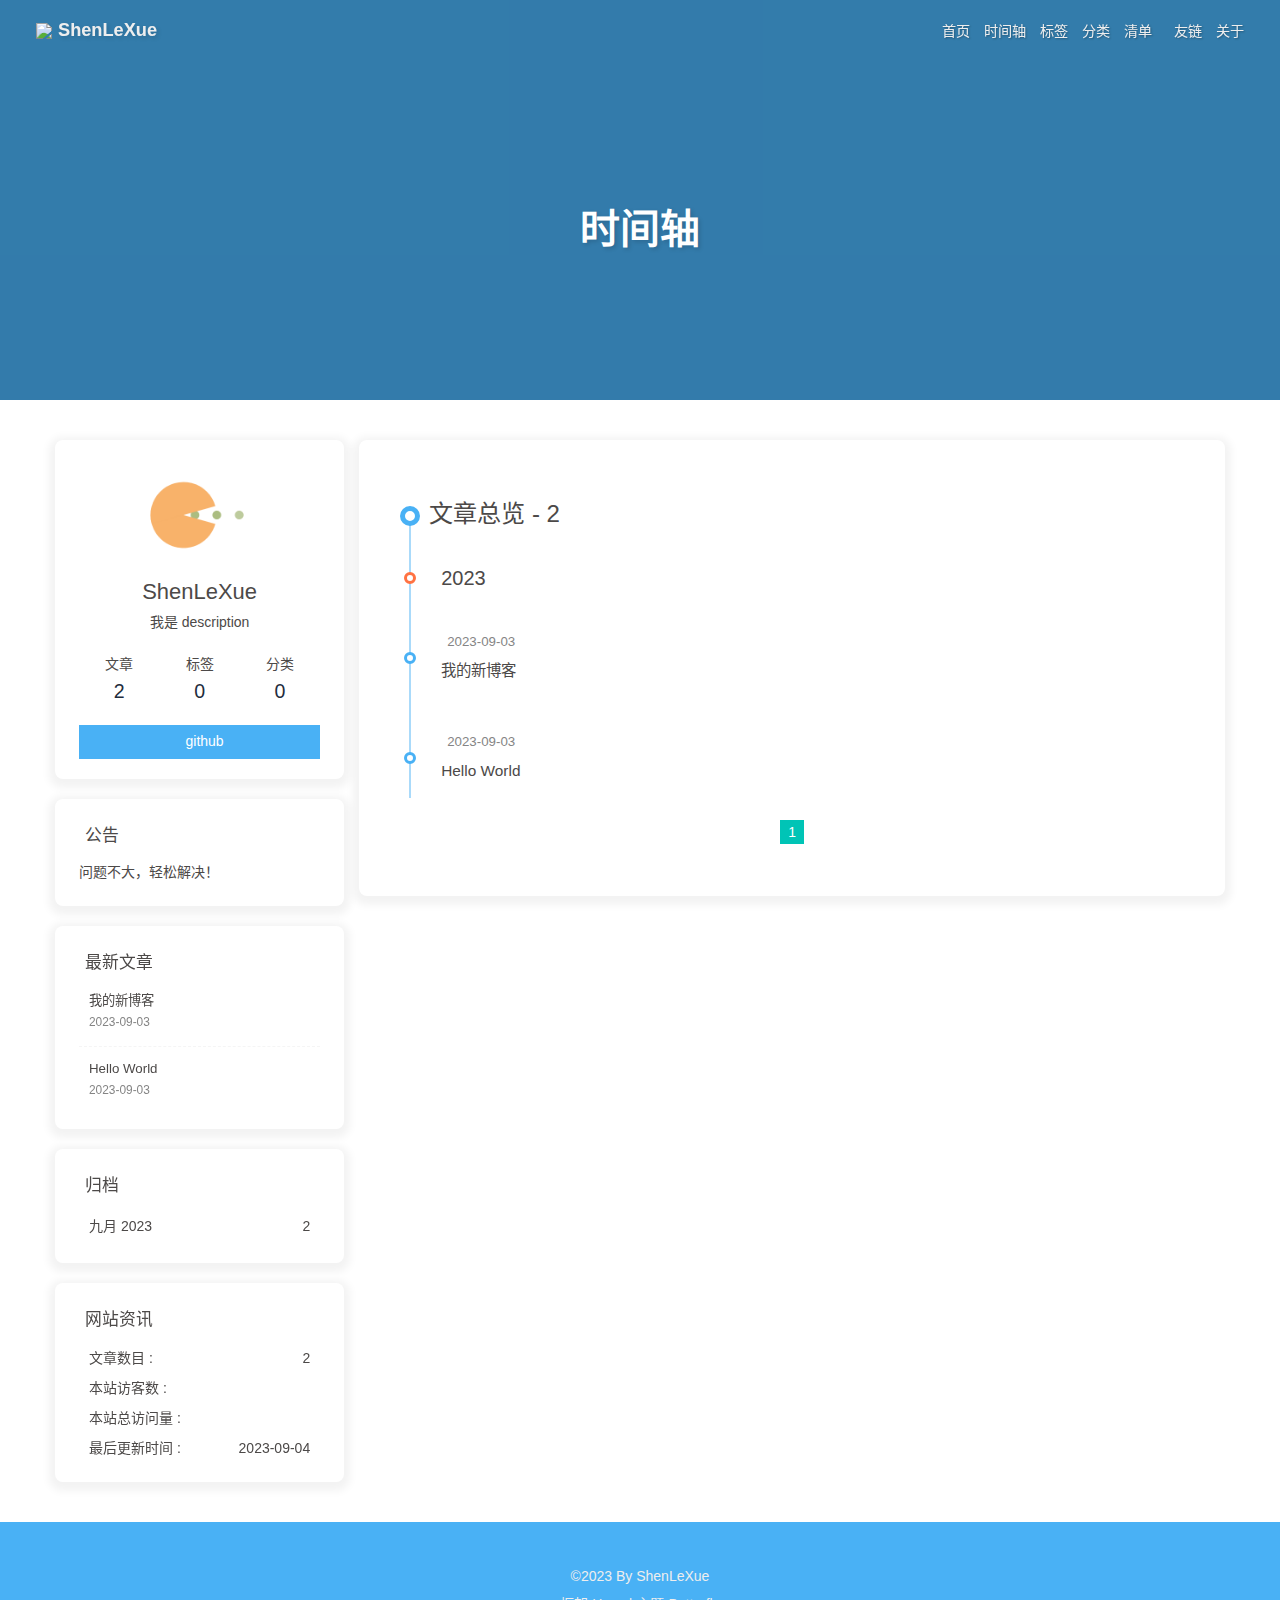
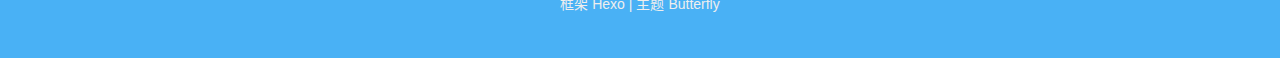
==== archives/index.html @ 18cd642f "Site updated: 2023-09-04 11:43:44" ====
<!DOCTYPE html><html lang="zh-CN" data-theme="light"><head><meta charset="UTF-8"><meta http-equiv="X-UA-Compatible" content="IE=edge"><meta name="viewport" content="width=device-width, initial-scale=1.0,viewport-fit=cover"><title>时间轴 | ShenLeXue</title><meta name="author" content="ShenLeXue"><meta name="copyright" content="ShenLeXue"><meta name="format-detection" content="telephone=no"><meta name="theme-color" content="#ffffff"><meta name="description" content="我是 description">
<meta property="og:type" content="website">
<meta property="og:title" content="时间轴">
<meta property="og:url" content="http://example.com/archives/index.html">
<meta property="og:site_name" content="ShenLeXue">
<meta property="og:description" content="我是 description">
<meta property="og:locale" content="zh_CN">
<meta property="og:image" content="https://i.loli.net/2021/02/24/5O1day2nriDzjSu.png">
<meta property="article:author" content="ShenLeXue">
<meta property="article:tag" content="dddddNever put off till tomorrow what you can do today|">
<meta name="twitter:card" content="summary">
<meta name="twitter:image" content="https://i.loli.net/2021/02/24/5O1day2nriDzjSu.png"><link rel="shortcut icon" href="/img/favicon.png"><link rel="canonical" href="http://example.com/archives/index.html"><link rel="preconnect" href="//cdn.jsdelivr.net"/><link rel="preconnect" href="//busuanzi.ibruce.info"/><link rel="stylesheet" href="/css/index.css"><link rel="stylesheet" href="https://cdn.jsdelivr.net/npm/@fortawesome/fontawesome-free/css/all.min.css" media="print" onload="this.media='all'"><link rel="stylesheet" href="https://cdn.jsdelivr.net/npm/@fancyapps/ui/dist/fancybox/fancybox.min.css" media="print" onload="this.media='all'"><script>const GLOBAL_CONFIG = {
  root: '/',
  algolia: undefined,
  localSearch: undefined,
  translate: undefined,
  noticeOutdate: undefined,
  highlight: {"plugin":"highlighjs","highlightCopy":true,"highlightLang":true,"highlightHeightLimit":false},
  copy: {
    success: '复制成功',
    error: '复制错误',
    noSupport: '浏览器不支持'
  },
  relativeDate: {
    homepage: false,
    post: false
  },
  runtime: '',
  dateSuffix: {
    just: '刚刚',
    min: '分钟前',
    hour: '小时前',
    day: '天前',
    month: '个月前'
  },
  copyright: undefined,
  lightbox: 'fancybox',
  Snackbar: undefined,
  source: {
    justifiedGallery: {
      js: 'https://cdn.jsdelivr.net/npm/flickr-justified-gallery/dist/fjGallery.min.js',
      css: 'https://cdn.jsdelivr.net/npm/flickr-justified-gallery/dist/fjGallery.min.css'
    }
  },
  isPhotoFigcaption: false,
  islazyload: false,
  isAnchor: false,
  percent: {
    toc: true,
    rightside: false,
  },
  autoDarkmode: false
}</script><script id="config-diff">var GLOBAL_CONFIG_SITE = {
  title: '时间轴',
  isPost: false,
  isHome: false,
  isHighlightShrink: false,
  isToc: false,
  postUpdate: '2023-09-04 11:43:41'
}</script><noscript><style type="text/css">
  #nav {
    opacity: 1
  }
  .justified-gallery img {
    opacity: 1
  }

  #recent-posts time,
  #post-meta time {
    display: inline !important
  }
</style></noscript><script>(win=>{
    win.saveToLocal = {
      set: function setWithExpiry(key, value, ttl) {
        if (ttl === 0) return
        const now = new Date()
        const expiryDay = ttl * 86400000
        const item = {
          value: value,
          expiry: now.getTime() + expiryDay,
        }
        localStorage.setItem(key, JSON.stringify(item))
      },

      get: function getWithExpiry(key) {
        const itemStr = localStorage.getItem(key)

        if (!itemStr) {
          return undefined
        }
        const item = JSON.parse(itemStr)
        const now = new Date()

        if (now.getTime() > item.expiry) {
          localStorage.removeItem(key)
          return undefined
        }
        return item.value
      }
    }
  
    win.getScript = url => new Promise((resolve, reject) => {
      const script = document.createElement('script')
      script.src = url
      script.async = true
      script.onerror = reject
      script.onload = script.onreadystatechange = function() {
        const loadState = this.readyState
        if (loadState && loadState !== 'loaded' && loadState !== 'complete') return
        script.onload = script.onreadystatechange = null
        resolve()
      }
      document.head.appendChild(script)
    })
  
    win.getCSS = (url,id = false) => new Promise((resolve, reject) => {
      const link = document.createElement('link')
      link.rel = 'stylesheet'
      link.href = url
      if (id) link.id = id
      link.onerror = reject
      link.onload = link.onreadystatechange = function() {
        const loadState = this.readyState
        if (loadState && loadState !== 'loaded' && loadState !== 'complete') return
        link.onload = link.onreadystatechange = null
        resolve()
      }
      document.head.appendChild(link)
    })
  
      win.activateDarkMode = function () {
        document.documentElement.setAttribute('data-theme', 'dark')
        if (document.querySelector('meta[name="theme-color"]') !== null) {
          document.querySelector('meta[name="theme-color"]').setAttribute('content', '#0d0d0d')
        }
      }
      win.activateLightMode = function () {
        document.documentElement.setAttribute('data-theme', 'light')
        if (document.querySelector('meta[name="theme-color"]') !== null) {
          document.querySelector('meta[name="theme-color"]').setAttribute('content', '#ffffff')
        }
      }
      const t = saveToLocal.get('theme')
    
          if (t === 'dark') activateDarkMode()
          else if (t === 'light') activateLightMode()
        
      const asideStatus = saveToLocal.get('aside-status')
      if (asideStatus !== undefined) {
        if (asideStatus === 'hide') {
          document.documentElement.classList.add('hide-aside')
        } else {
          document.documentElement.classList.remove('hide-aside')
        }
      }
    
    const detectApple = () => {
      if(/iPad|iPhone|iPod|Macintosh/.test(navigator.userAgent)){
        document.documentElement.classList.add('apple')
      }
    }
    detectApple()
    })(window)</script><meta name="generator" content="Hexo 6.3.0"></head><body><div id="sidebar"><div id="menu-mask"></div><div id="sidebar-menus"><div class="avatar-img is-center"><img src="https://i.loli.net/2021/02/24/5O1day2nriDzjSu.png" onerror="onerror=null;src='/img/friend_404.gif'" alt="avatar"/></div><div class="sidebar-site-data site-data is-center"><a href="/archives/"><div class="headline">文章</div><div class="length-num">2</div></a><a href="/tags/"><div class="headline">标签</div><div class="length-num">0</div></a><a href="/categories/"><div class="headline">分类</div><div class="length-num">0</div></a></div><hr class="custom-hr"/><div class="menus_items"><div class="menus_item"><a class="site-page" href="/"><i class="fa-fw fas fa-home"></i><span> 首页</span></a></div><div class="menus_item"><a class="site-page" href="/archives/"><i class="fa-fw fas fa-archive"></i><span> 时间轴</span></a></div><div class="menus_item"><a class="site-page" href="/tags/"><i class="fa-fw fas fa-tags"></i><span> 标签</span></a></div><div class="menus_item"><a class="site-page" href="/categories/"><i class="fa-fw fas fa-folder-open"></i><span> 分类</span></a></div><div class="menus_item"><a class="site-page group" href="javascript:void(0);"><i class="fa-fw fa fa-heartbeat"></i><span> 清单</span><i class="fas fa-chevron-down"></i></a><ul class="menus_item_child"><li><a class="site-page child" href="/music/"><i class="fa-fw fas fa-music"></i><span> 音乐</span></a></li><li><a class="site-page child" href="/Gallery/"><i class="fa-fw fas fa-images"></i><span> 照片</span></a></li><li><a class="site-page child" href="/movies/"><i class="fa-fw fas fa-video"></i><span> 电影</span></a></li></ul></div><div class="menus_item"><a class="site-page" href="/link/"><i class="fa-fw fas fa-link"></i><span> 友链</span></a></div><div class="menus_item"><a class="site-page" href="/about/"><i class="fa-fw fas fa-heart"></i><span> 关于</span></a></div></div></div></div><div class="page" id="body-wrap"><header class="not-home-page fixed" id="page-header"><nav id="nav"><span id="blog-info"><a href="/" title="ShenLeXue"><img class="site-icon" src="https://c3.kemono.party/data/d4/13/d41319d4e47dcc83d887ed191d0e051ad4cefbd0b8d8a44c5d32545e394c39ef.jpg?f=3a5afae7-949e-4a2a-83d8-14f1161d8f5d.jpg#image"/><span class="site-name">ShenLeXue</span></a></span><div id="menus"><div class="menus_items"><div class="menus_item"><a class="site-page" href="/"><i class="fa-fw fas fa-home"></i><span> 首页</span></a></div><div class="menus_item"><a class="site-page" href="/archives/"><i class="fa-fw fas fa-archive"></i><span> 时间轴</span></a></div><div class="menus_item"><a class="site-page" href="/tags/"><i class="fa-fw fas fa-tags"></i><span> 标签</span></a></div><div class="menus_item"><a class="site-page" href="/categories/"><i class="fa-fw fas fa-folder-open"></i><span> 分类</span></a></div><div class="menus_item"><a class="site-page group" href="javascript:void(0);"><i class="fa-fw fa fa-heartbeat"></i><span> 清单</span><i class="fas fa-chevron-down"></i></a><ul class="menus_item_child"><li><a class="site-page child" href="/music/"><i class="fa-fw fas fa-music"></i><span> 音乐</span></a></li><li><a class="site-page child" href="/Gallery/"><i class="fa-fw fas fa-images"></i><span> 照片</span></a></li><li><a class="site-page child" href="/movies/"><i class="fa-fw fas fa-video"></i><span> 电影</span></a></li></ul></div><div class="menus_item"><a class="site-page" href="/link/"><i class="fa-fw fas fa-link"></i><span> 友链</span></a></div><div class="menus_item"><a class="site-page" href="/about/"><i class="fa-fw fas fa-heart"></i><span> 关于</span></a></div></div><div id="toggle-menu"><a class="site-page" href="javascript:void(0);"><i class="fas fa-bars fa-fw"></i></a></div></div></nav><div id="page-site-info"><h1 id="site-title">时间轴</h1></div></header><main class="layout" id="content-inner"><div id="archive"><div class="article-sort-title">文章总览 - 2</div><div class="article-sort"><div class="article-sort-item year">2023</div><div class="article-sort-item no-article-cover"><div class="article-sort-item-info"><div class="article-sort-item-time"><i class="far fa-calendar-alt"></i><time class="post-meta-date-created" datetime="2023-09-03T13:45:04.000Z" title="发表于 2023-09-03 21:45:04">2023-09-03</time></div><a class="article-sort-item-title" href="/2023/09/03/%E6%88%91%E7%9A%84%E6%96%B0%E5%8D%9A%E5%AE%A2/" title="我的新博客">我的新博客</a></div></div><div class="article-sort-item no-article-cover"><div class="article-sort-item-info"><div class="article-sort-item-time"><i class="far fa-calendar-alt"></i><time class="post-meta-date-created" datetime="2023-09-03T13:43:46.349Z" title="发表于 2023-09-03 21:43:46">2023-09-03</time></div><a class="article-sort-item-title" href="/2023/09/03/hello-world/" title="Hello World">Hello World</a></div></div></div><nav id="pagination"><div class="pagination"><span class="page-number current">1</span></div></nav></div><div class="aside-content" id="aside-content"><div class="card-widget card-info"><div class="is-center"><div class="avatar-img"><img src="https://i.loli.net/2021/02/24/5O1day2nriDzjSu.png" onerror="this.onerror=null;this.src='/img/friend_404.gif'" alt="avatar"/></div><div class="author-info__name">ShenLeXue</div><div class="author-info__description">我是 description</div></div><div class="card-info-data site-data is-center"><a href="/archives/"><div class="headline">文章</div><div class="length-num">2</div></a><a href="/tags/"><div class="headline">标签</div><div class="length-num">0</div></a><a href="/categories/"><div class="headline">分类</div><div class="length-num">0</div></a></div><a id="card-info-btn" target="_blank" rel="noopener" href="https://github.com/shenlexue"><i class="fab fa-github"></i><span>github</span></a></div><div class="card-widget card-announcement"><div class="item-headline"><i class="fas fa-bullhorn fa-shake"></i><span>公告</span></div><div class="announcement_content">问题不大，轻松解决！</div></div><div class="sticky_layout"><div class="card-widget card-recent-post"><div class="item-headline"><i class="fas fa-history"></i><span>最新文章</span></div><div class="aside-list"><div class="aside-list-item no-cover"><div class="content"><a class="title" href="/2023/09/03/%E6%88%91%E7%9A%84%E6%96%B0%E5%8D%9A%E5%AE%A2/" title="我的新博客">我的新博客</a><time datetime="2023-09-03T13:45:04.000Z" title="发表于 2023-09-03 21:45:04">2023-09-03</time></div></div><div class="aside-list-item no-cover"><div class="content"><a class="title" href="/2023/09/03/hello-world/" title="Hello World">Hello World</a><time datetime="2023-09-03T13:43:46.349Z" title="发表于 2023-09-03 21:43:46">2023-09-03</time></div></div></div></div><div class="card-widget card-archives"><div class="item-headline"><i class="fas fa-archive"></i><span>归档</span></div><ul class="card-archive-list"><li class="card-archive-list-item"><a class="card-archive-list-link" href="/archives/2023/09/"><span class="card-archive-list-date">九月 2023</span><span class="card-archive-list-count">2</span></a></li></ul></div><div class="card-widget card-webinfo"><div class="item-headline"><i class="fas fa-chart-line"></i><span>网站资讯</span></div><div class="webinfo"><div class="webinfo-item"><div class="item-name">文章数目 :</div><div class="item-count">2</div></div><div class="webinfo-item"><div class="item-name">本站访客数 :</div><div class="item-count" id="busuanzi_value_site_uv"><i class="fa-solid fa-spinner fa-spin"></i></div></div><div class="webinfo-item"><div class="item-name">本站总访问量 :</div><div class="item-count" id="busuanzi_value_site_pv"><i class="fa-solid fa-spinner fa-spin"></i></div></div><div class="webinfo-item"><div class="item-name">最后更新时间 :</div><div class="item-count" id="last-push-date" data-lastPushDate="2023-09-04T03:43:41.105Z"><i class="fa-solid fa-spinner fa-spin"></i></div></div></div></div></div></div></main><footer id="footer"><div id="footer-wrap"><div class="copyright">&copy;2023 By ShenLeXue</div><div class="framework-info"><span>框架 </span><a target="_blank" rel="noopener" href="https://hexo.io">Hexo</a><span class="footer-separator">|</span><span>主题 </span><a target="_blank" rel="noopener" href="https://github.com/jerryc127/hexo-theme-butterfly">Butterfly</a></div></div></footer></div><div id="rightside"><div id="rightside-config-hide"><button id="darkmode" type="button" title="浅色和深色模式转换"><i class="fas fa-adjust"></i></button><button id="hide-aside-btn" type="button" title="单栏和双栏切换"><i class="fas fa-arrows-alt-h"></i></button></div><div id="rightside-config-show"><button id="rightside_config" type="button" title="设置"><i class="fas fa-cog fa-spin"></i></button><button id="go-up" type="button" title="回到顶部"><span class="scroll-percent"></span><i class="fas fa-arrow-up"></i></button></div></div><div><script src="/js/utils.js"></script><script src="/js/main.js"></script><script src="https://cdn.jsdelivr.net/npm/@fancyapps/ui/dist/fancybox/fancybox.umd.min.js"></script><div class="js-pjax"></div><script defer="defer" id="ribbon" src="https://cdn.jsdelivr.net/npm/butterfly-extsrc/dist/canvas-ribbon.min.js" size="150" alpha="0.6" zIndex="-1" mobile="false" data-click="true"></script><script async data-pjax src="//busuanzi.ibruce.info/busuanzi/2.3/busuanzi.pure.mini.js"></script></div></body></html>
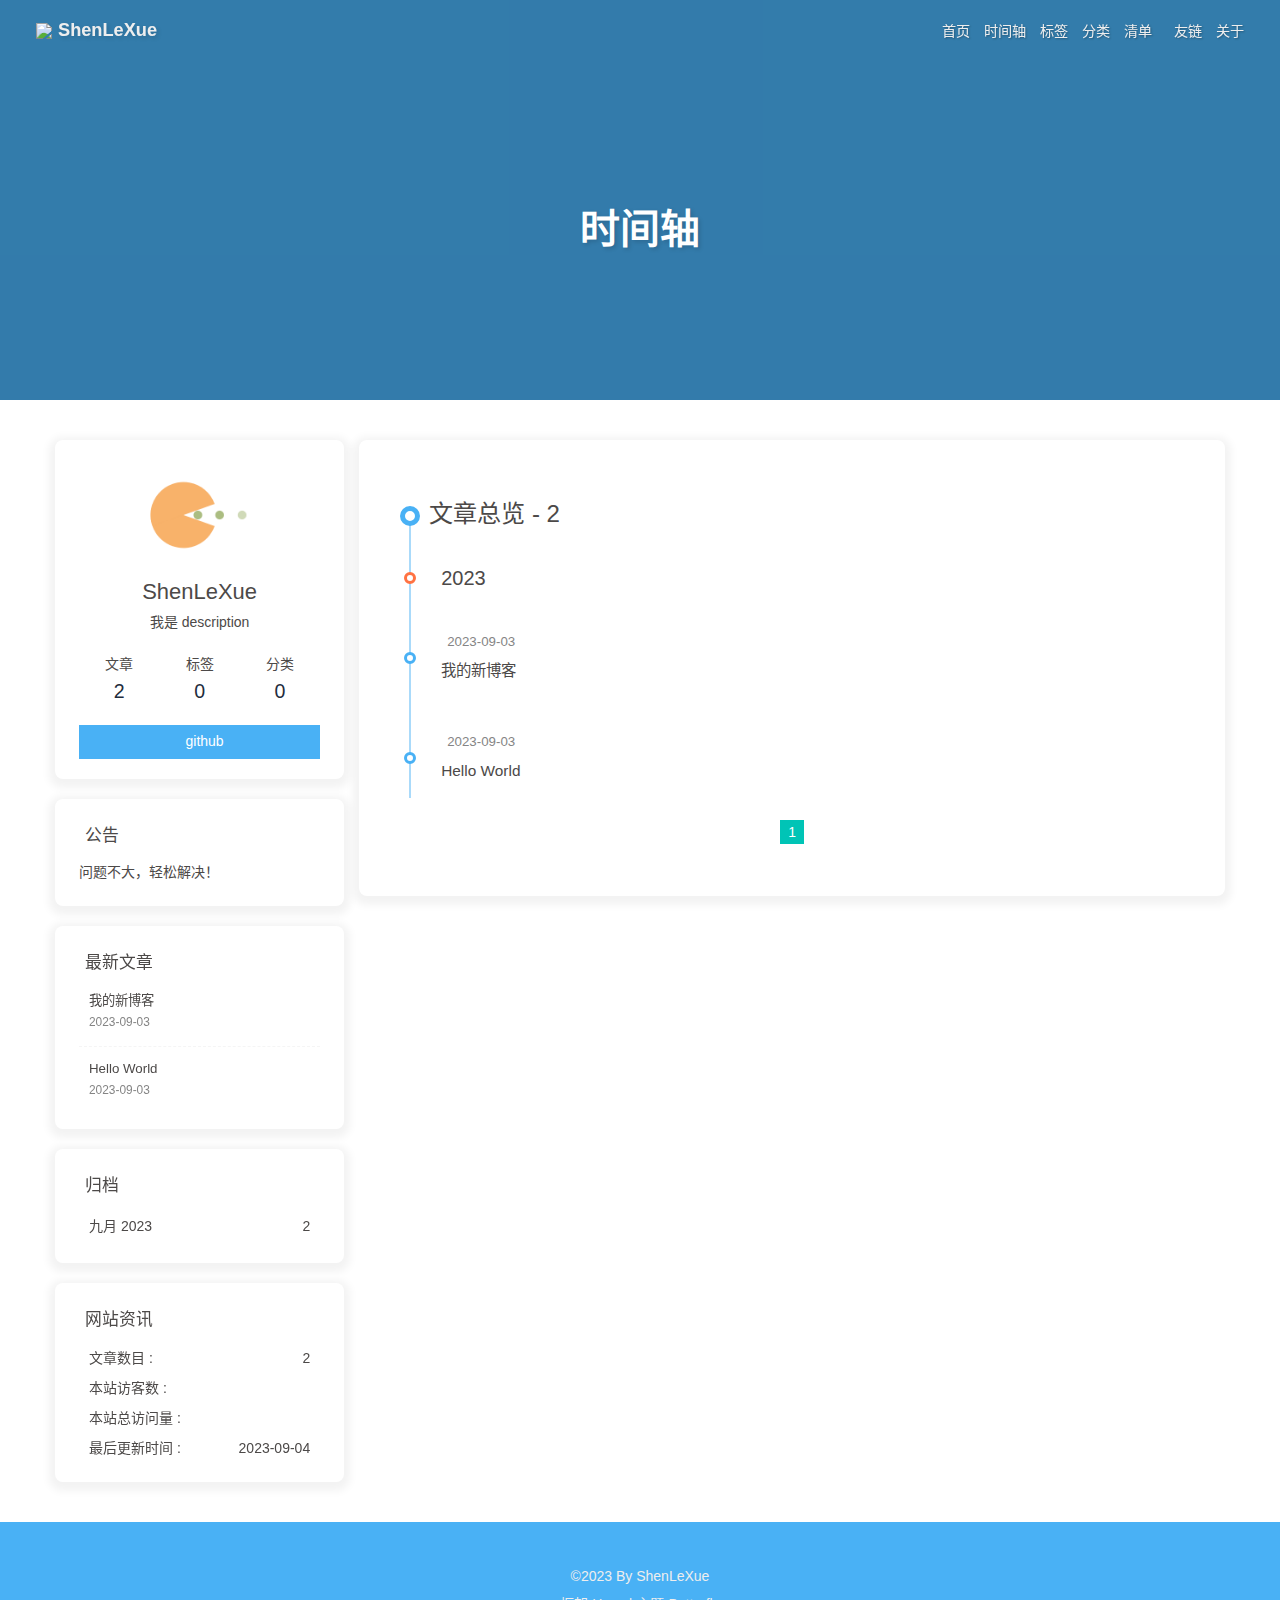
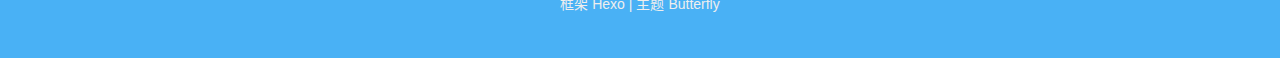
==== commit 9b45911c: "Site updated: 2023-09-04 12:18:18" ====
--- a/archives/index.html
+++ b/archives/index.html
@@ -56,7 +56,7 @@
   isHome: false,
   isHighlightShrink: false,
   isToc: false,
-  postUpdate: '2023-09-04 11:43:41'
+  postUpdate: '2023-09-04 12:18:12'
 }</script><noscript><style type="text/css">
   #nav {
     opacity: 1
@@ -160,4 +160,4 @@
       }
     }
     detectApple()
-    })(window)</script><meta name="generator" content="Hexo 6.3.0"></head><body><div id="sidebar"><div id="menu-mask"></div><div id="sidebar-menus"><div class="avatar-img is-center"><img src="https://i.loli.net/2021/02/24/5O1day2nriDzjSu.png" onerror="onerror=null;src='/img/friend_404.gif'" alt="avatar"/></div><div class="sidebar-site-data site-data is-center"><a href="/archives/"><div class="headline">文章</div><div class="length-num">2</div></a><a href="/tags/"><div class="headline">标签</div><div class="length-num">0</div></a><a href="/categories/"><div class="headline">分类</div><div class="length-num">0</div></a></div><hr class="custom-hr"/><div class="menus_items"><div class="menus_item"><a class="site-page" href="/"><i class="fa-fw fas fa-home"></i><span> 首页</span></a></div><div class="menus_item"><a class="site-page" href="/archives/"><i class="fa-fw fas fa-archive"></i><span> 时间轴</span></a></div><div class="menus_item"><a class="site-page" href="/tags/"><i class="fa-fw fas fa-tags"></i><span> 标签</span></a></div><div class="menus_item"><a class="site-page" href="/categories/"><i class="fa-fw fas fa-folder-open"></i><span> 分类</span></a></div><div class="menus_item"><a class="site-page group" href="javascript:void(0);"><i class="fa-fw fa fa-heartbeat"></i><span> 清单</span><i class="fas fa-chevron-down"></i></a><ul class="menus_item_child"><li><a class="site-page child" href="/music/"><i class="fa-fw fas fa-music"></i><span> 音乐</span></a></li><li><a class="site-page child" href="/Gallery/"><i class="fa-fw fas fa-images"></i><span> 照片</span></a></li><li><a class="site-page child" href="/movies/"><i class="fa-fw fas fa-video"></i><span> 电影</span></a></li></ul></div><div class="menus_item"><a class="site-page" href="/link/"><i class="fa-fw fas fa-link"></i><span> 友链</span></a></div><div class="menus_item"><a class="site-page" href="/about/"><i class="fa-fw fas fa-heart"></i><span> 关于</span></a></div></div></div></div><div class="page" id="body-wrap"><header class="not-home-page fixed" id="page-header"><nav id="nav"><span id="blog-info"><a href="/" title="ShenLeXue"><img class="site-icon" src="https://c3.kemono.party/data/d4/13/d41319d4e47dcc83d887ed191d0e051ad4cefbd0b8d8a44c5d32545e394c39ef.jpg?f=3a5afae7-949e-4a2a-83d8-14f1161d8f5d.jpg#image"/><span class="site-name">ShenLeXue</span></a></span><div id="menus"><div class="menus_items"><div class="menus_item"><a class="site-page" href="/"><i class="fa-fw fas fa-home"></i><span> 首页</span></a></div><div class="menus_item"><a class="site-page" href="/archives/"><i class="fa-fw fas fa-archive"></i><span> 时间轴</span></a></div><div class="menus_item"><a class="site-page" href="/tags/"><i class="fa-fw fas fa-tags"></i><span> 标签</span></a></div><div class="menus_item"><a class="site-page" href="/categories/"><i class="fa-fw fas fa-folder-open"></i><span> 分类</span></a></div><div class="menus_item"><a class="site-page group" href="javascript:void(0);"><i class="fa-fw fa fa-heartbeat"></i><span> 清单</span><i class="fas fa-chevron-down"></i></a><ul class="menus_item_child"><li><a class="site-page child" href="/music/"><i class="fa-fw fas fa-music"></i><span> 音乐</span></a></li><li><a class="site-page child" href="/Gallery/"><i class="fa-fw fas fa-images"></i><span> 照片</span></a></li><li><a class="site-page child" href="/movies/"><i class="fa-fw fas fa-video"></i><span> 电影</span></a></li></ul></div><div class="menus_item"><a class="site-page" href="/link/"><i class="fa-fw fas fa-link"></i><span> 友链</span></a></div><div class="menus_item"><a class="site-page" href="/about/"><i class="fa-fw fas fa-heart"></i><span> 关于</span></a></div></div><div id="toggle-menu"><a class="site-page" href="javascript:void(0);"><i class="fas fa-bars fa-fw"></i></a></div></div></nav><div id="page-site-info"><h1 id="site-title">时间轴</h1></div></header><main class="layout" id="content-inner"><div id="archive"><div class="article-sort-title">文章总览 - 2</div><div class="article-sort"><div class="article-sort-item year">2023</div><div class="article-sort-item no-article-cover"><div class="article-sort-item-info"><div class="article-sort-item-time"><i class="far fa-calendar-alt"></i><time class="post-meta-date-created" datetime="2023-09-03T13:45:04.000Z" title="发表于 2023-09-03 21:45:04">2023-09-03</time></div><a class="article-sort-item-title" href="/2023/09/03/%E6%88%91%E7%9A%84%E6%96%B0%E5%8D%9A%E5%AE%A2/" title="我的新博客">我的新博客</a></div></div><div class="article-sort-item no-article-cover"><div class="article-sort-item-info"><div class="article-sort-item-time"><i class="far fa-calendar-alt"></i><time class="post-meta-date-created" datetime="2023-09-03T13:43:46.349Z" title="发表于 2023-09-03 21:43:46">2023-09-03</time></div><a class="article-sort-item-title" href="/2023/09/03/hello-world/" title="Hello World">Hello World</a></div></div></div><nav id="pagination"><div class="pagination"><span class="page-number current">1</span></div></nav></div><div class="aside-content" id="aside-content"><div class="card-widget card-info"><div class="is-center"><div class="avatar-img"><img src="https://i.loli.net/2021/02/24/5O1day2nriDzjSu.png" onerror="this.onerror=null;this.src='/img/friend_404.gif'" alt="avatar"/></div><div class="author-info__name">ShenLeXue</div><div class="author-info__description">我是 description</div></div><div class="card-info-data site-data is-center"><a href="/archives/"><div class="headline">文章</div><div class="length-num">2</div></a><a href="/tags/"><div class="headline">标签</div><div class="length-num">0</div></a><a href="/categories/"><div class="headline">分类</div><div class="length-num">0</div></a></div><a id="card-info-btn" target="_blank" rel="noopener" href="https://github.com/shenlexue"><i class="fab fa-github"></i><span>github</span></a></div><div class="card-widget card-announcement"><div class="item-headline"><i class="fas fa-bullhorn fa-shake"></i><span>公告</span></div><div class="announcement_content">问题不大，轻松解决！</div></div><div class="sticky_layout"><div class="card-widget card-recent-post"><div class="item-headline"><i class="fas fa-history"></i><span>最新文章</span></div><div class="aside-list"><div class="aside-list-item no-cover"><div class="content"><a class="title" href="/2023/09/03/%E6%88%91%E7%9A%84%E6%96%B0%E5%8D%9A%E5%AE%A2/" title="我的新博客">我的新博客</a><time datetime="2023-09-03T13:45:04.000Z" title="发表于 2023-09-03 21:45:04">2023-09-03</time></div></div><div class="aside-list-item no-cover"><div class="content"><a class="title" href="/2023/09/03/hello-world/" title="Hello World">Hello World</a><time datetime="2023-09-03T13:43:46.349Z" title="发表于 2023-09-03 21:43:46">2023-09-03</time></div></div></div></div><div class="card-widget card-archives"><div class="item-headline"><i class="fas fa-archive"></i><span>归档</span></div><ul class="card-archive-list"><li class="card-archive-list-item"><a class="card-archive-list-link" href="/archives/2023/09/"><span class="card-archive-list-date">九月 2023</span><span class="card-archive-list-count">2</span></a></li></ul></div><div class="card-widget card-webinfo"><div class="item-headline"><i class="fas fa-chart-line"></i><span>网站资讯</span></div><div class="webinfo"><div class="webinfo-item"><div class="item-name">文章数目 :</div><div class="item-count">2</div></div><div class="webinfo-item"><div class="item-name">本站访客数 :</div><div class="item-count" id="busuanzi_value_site_uv"><i class="fa-solid fa-spinner fa-spin"></i></div></div><div class="webinfo-item"><div class="item-name">本站总访问量 :</div><div class="item-count" id="busuanzi_value_site_pv"><i class="fa-solid fa-spinner fa-spin"></i></div></div><div class="webinfo-item"><div class="item-name">最后更新时间 :</div><div class="item-count" id="last-push-date" data-lastPushDate="2023-09-04T03:43:41.105Z"><i class="fa-solid fa-spinner fa-spin"></i></div></div></div></div></div></div></main><footer id="footer"><div id="footer-wrap"><div class="copyright">&copy;2023 By ShenLeXue</div><div class="framework-info"><span>框架 </span><a target="_blank" rel="noopener" href="https://hexo.io">Hexo</a><span class="footer-separator">|</span><span>主题 </span><a target="_blank" rel="noopener" href="https://github.com/jerryc127/hexo-theme-butterfly">Butterfly</a></div></div></footer></div><div id="rightside"><div id="rightside-config-hide"><button id="darkmode" type="button" title="浅色和深色模式转换"><i class="fas fa-adjust"></i></button><button id="hide-aside-btn" type="button" title="单栏和双栏切换"><i class="fas fa-arrows-alt-h"></i></button></div><div id="rightside-config-show"><button id="rightside_config" type="button" title="设置"><i class="fas fa-cog fa-spin"></i></button><button id="go-up" type="button" title="回到顶部"><span class="scroll-percent"></span><i class="fas fa-arrow-up"></i></button></div></div><div><script src="/js/utils.js"></script><script src="/js/main.js"></script><script src="https://cdn.jsdelivr.net/npm/@fancyapps/ui/dist/fancybox/fancybox.umd.min.js"></script><div class="js-pjax"></div><script defer="defer" id="ribbon" src="https://cdn.jsdelivr.net/npm/butterfly-extsrc/dist/canvas-ribbon.min.js" size="150" alpha="0.6" zIndex="-1" mobile="false" data-click="true"></script><script async data-pjax src="//busuanzi.ibruce.info/busuanzi/2.3/busuanzi.pure.mini.js"></script></div></body></html>+    })(window)</script><meta name="generator" content="Hexo 6.3.0"></head><body><div id="sidebar"><div id="menu-mask"></div><div id="sidebar-menus"><div class="avatar-img is-center"><img src="https://i.loli.net/2021/02/24/5O1day2nriDzjSu.png" onerror="onerror=null;src='/img/friend_404.gif'" alt="avatar"/></div><div class="sidebar-site-data site-data is-center"><a href="/archives/"><div class="headline">文章</div><div class="length-num">2</div></a><a href="/tags/"><div class="headline">标签</div><div class="length-num">0</div></a><a href="/categories/"><div class="headline">分类</div><div class="length-num">0</div></a></div><hr class="custom-hr"/><div class="menus_items"><div class="menus_item"><a class="site-page" href="/"><i class="fa-fw fas fa-home"></i><span> 首页</span></a></div><div class="menus_item"><a class="site-page" href="/archives/"><i class="fa-fw fas fa-archive"></i><span> 时间轴</span></a></div><div class="menus_item"><a class="site-page" href="/tags/"><i class="fa-fw fas fa-tags"></i><span> 标签</span></a></div><div class="menus_item"><a class="site-page" href="/categories/"><i class="fa-fw fas fa-folder-open"></i><span> 分类</span></a></div><div class="menus_item"><a class="site-page group" href="javascript:void(0);"><i class="fa-fw fa fa-heartbeat"></i><span> 清单</span><i class="fas fa-chevron-down"></i></a><ul class="menus_item_child"><li><a class="site-page child" href="/music/"><i class="fa-fw fas fa-music"></i><span> 音乐</span></a></li><li><a class="site-page child" href="/Gallery/"><i class="fa-fw fas fa-images"></i><span> 照片</span></a></li><li><a class="site-page child" href="/movies/"><i class="fa-fw fas fa-video"></i><span> 电影</span></a></li></ul></div><div class="menus_item"><a class="site-page" href="/link/"><i class="fa-fw fas fa-link"></i><span> 友链</span></a></div><div class="menus_item"><a class="site-page" href="/about/"><i class="fa-fw fas fa-heart"></i><span> 关于</span></a></div></div></div></div><div class="page" id="body-wrap"><header class="not-home-page fixed" id="page-header"><nav id="nav"><span id="blog-info"><a href="/" title="ShenLeXue"><img class="site-icon" src="https://c3.kemono.party/data/d4/13/d41319d4e47dcc83d887ed191d0e051ad4cefbd0b8d8a44c5d32545e394c39ef.jpg?f=3a5afae7-949e-4a2a-83d8-14f1161d8f5d.jpg#image"/><span class="site-name">ShenLeXue</span></a></span><div id="menus"><div class="menus_items"><div class="menus_item"><a class="site-page" href="/"><i class="fa-fw fas fa-home"></i><span> 首页</span></a></div><div class="menus_item"><a class="site-page" href="/archives/"><i class="fa-fw fas fa-archive"></i><span> 时间轴</span></a></div><div class="menus_item"><a class="site-page" href="/tags/"><i class="fa-fw fas fa-tags"></i><span> 标签</span></a></div><div class="menus_item"><a class="site-page" href="/categories/"><i class="fa-fw fas fa-folder-open"></i><span> 分类</span></a></div><div class="menus_item"><a class="site-page group" href="javascript:void(0);"><i class="fa-fw fa fa-heartbeat"></i><span> 清单</span><i class="fas fa-chevron-down"></i></a><ul class="menus_item_child"><li><a class="site-page child" href="/music/"><i class="fa-fw fas fa-music"></i><span> 音乐</span></a></li><li><a class="site-page child" href="/Gallery/"><i class="fa-fw fas fa-images"></i><span> 照片</span></a></li><li><a class="site-page child" href="/movies/"><i class="fa-fw fas fa-video"></i><span> 电影</span></a></li></ul></div><div class="menus_item"><a class="site-page" href="/link/"><i class="fa-fw fas fa-link"></i><span> 友链</span></a></div><div class="menus_item"><a class="site-page" href="/about/"><i class="fa-fw fas fa-heart"></i><span> 关于</span></a></div></div><div id="toggle-menu"><a class="site-page" href="javascript:void(0);"><i class="fas fa-bars fa-fw"></i></a></div></div></nav><div id="page-site-info"><h1 id="site-title">时间轴</h1></div></header><main class="layout" id="content-inner"><div id="archive"><div class="article-sort-title">文章总览 - 2</div><div class="article-sort"><div class="article-sort-item year">2023</div><div class="article-sort-item no-article-cover"><div class="article-sort-item-info"><div class="article-sort-item-time"><i class="far fa-calendar-alt"></i><time class="post-meta-date-created" datetime="2023-09-03T13:45:04.000Z" title="发表于 2023-09-03 21:45:04">2023-09-03</time></div><a class="article-sort-item-title" href="/2023/09/03/%E6%88%91%E7%9A%84%E6%96%B0%E5%8D%9A%E5%AE%A2/" title="我的新博客">我的新博客</a></div></div><div class="article-sort-item no-article-cover"><div class="article-sort-item-info"><div class="article-sort-item-time"><i class="far fa-calendar-alt"></i><time class="post-meta-date-created" datetime="2023-09-03T13:43:46.349Z" title="发表于 2023-09-03 21:43:46">2023-09-03</time></div><a class="article-sort-item-title" href="/2023/09/03/hello-world/" title="Hello World">Hello World</a></div></div></div><nav id="pagination"><div class="pagination"><span class="page-number current">1</span></div></nav></div><div class="aside-content" id="aside-content"><div class="card-widget card-info"><div class="is-center"><div class="avatar-img"><img src="https://i.loli.net/2021/02/24/5O1day2nriDzjSu.png" onerror="this.onerror=null;this.src='/img/friend_404.gif'" alt="avatar"/></div><div class="author-info__name">ShenLeXue</div><div class="author-info__description">我是 description</div></div><div class="card-info-data site-data is-center"><a href="/archives/"><div class="headline">文章</div><div class="length-num">2</div></a><a href="/tags/"><div class="headline">标签</div><div class="length-num">0</div></a><a href="/categories/"><div class="headline">分类</div><div class="length-num">0</div></a></div><a id="card-info-btn" target="_blank" rel="noopener" href="https://github.com/shenlexue"><i class="fab fa-github"></i><span>github</span></a></div><div class="card-widget card-announcement"><div class="item-headline"><i class="fas fa-bullhorn fa-shake"></i><span>公告</span></div><div class="announcement_content">问题不大，轻松解决！</div></div><div class="sticky_layout"><div class="card-widget card-recent-post"><div class="item-headline"><i class="fas fa-history"></i><span>最新文章</span></div><div class="aside-list"><div class="aside-list-item no-cover"><div class="content"><a class="title" href="/2023/09/03/%E6%88%91%E7%9A%84%E6%96%B0%E5%8D%9A%E5%AE%A2/" title="我的新博客">我的新博客</a><time datetime="2023-09-03T13:45:04.000Z" title="发表于 2023-09-03 21:45:04">2023-09-03</time></div></div><div class="aside-list-item no-cover"><div class="content"><a class="title" href="/2023/09/03/hello-world/" title="Hello World">Hello World</a><time datetime="2023-09-03T13:43:46.349Z" title="发表于 2023-09-03 21:43:46">2023-09-03</time></div></div></div></div><div class="card-widget card-archives"><div class="item-headline"><i class="fas fa-archive"></i><span>归档</span></div><ul class="card-archive-list"><li class="card-archive-list-item"><a class="card-archive-list-link" href="/archives/2023/09/"><span class="card-archive-list-date">九月 2023</span><span class="card-archive-list-count">2</span></a></li></ul></div><div class="card-widget card-webinfo"><div class="item-headline"><i class="fas fa-chart-line"></i><span>网站资讯</span></div><div class="webinfo"><div class="webinfo-item"><div class="item-name">文章数目 :</div><div class="item-count">2</div></div><div class="webinfo-item"><div class="item-name">本站访客数 :</div><div class="item-count" id="busuanzi_value_site_uv"><i class="fa-solid fa-spinner fa-spin"></i></div></div><div class="webinfo-item"><div class="item-name">本站总访问量 :</div><div class="item-count" id="busuanzi_value_site_pv"><i class="fa-solid fa-spinner fa-spin"></i></div></div><div class="webinfo-item"><div class="item-name">最后更新时间 :</div><div class="item-count" id="last-push-date" data-lastPushDate="2023-09-04T04:18:12.794Z"><i class="fa-solid fa-spinner fa-spin"></i></div></div></div></div></div></div></main><footer id="footer"><div id="footer-wrap"><div class="copyright">&copy;2023 By ShenLeXue</div><div class="framework-info"><span>框架 </span><a target="_blank" rel="noopener" href="https://hexo.io">Hexo</a><span class="footer-separator">|</span><span>主题 </span><a target="_blank" rel="noopener" href="https://github.com/jerryc127/hexo-theme-butterfly">Butterfly</a></div></div></footer></div><div id="rightside"><div id="rightside-config-hide"><button id="darkmode" type="button" title="浅色和深色模式转换"><i class="fas fa-adjust"></i></button><button id="hide-aside-btn" type="button" title="单栏和双栏切换"><i class="fas fa-arrows-alt-h"></i></button></div><div id="rightside-config-show"><button id="rightside_config" type="button" title="设置"><i class="fas fa-cog fa-spin"></i></button><button id="go-up" type="button" title="回到顶部"><span class="scroll-percent"></span><i class="fas fa-arrow-up"></i></button></div></div><div><script src="/js/utils.js"></script><script src="/js/main.js"></script><script src="https://cdn.jsdelivr.net/npm/@fancyapps/ui/dist/fancybox/fancybox.umd.min.js"></script><div class="js-pjax"></div><script defer="defer" id="ribbon" src="https://cdn.jsdelivr.net/npm/butterfly-extsrc/dist/canvas-ribbon.min.js" size="150" alpha="0.6" zIndex="-1" mobile="false" data-click="true"></script><script async data-pjax src="//busuanzi.ibruce.info/busuanzi/2.3/busuanzi.pure.mini.js"></script></div></body></html>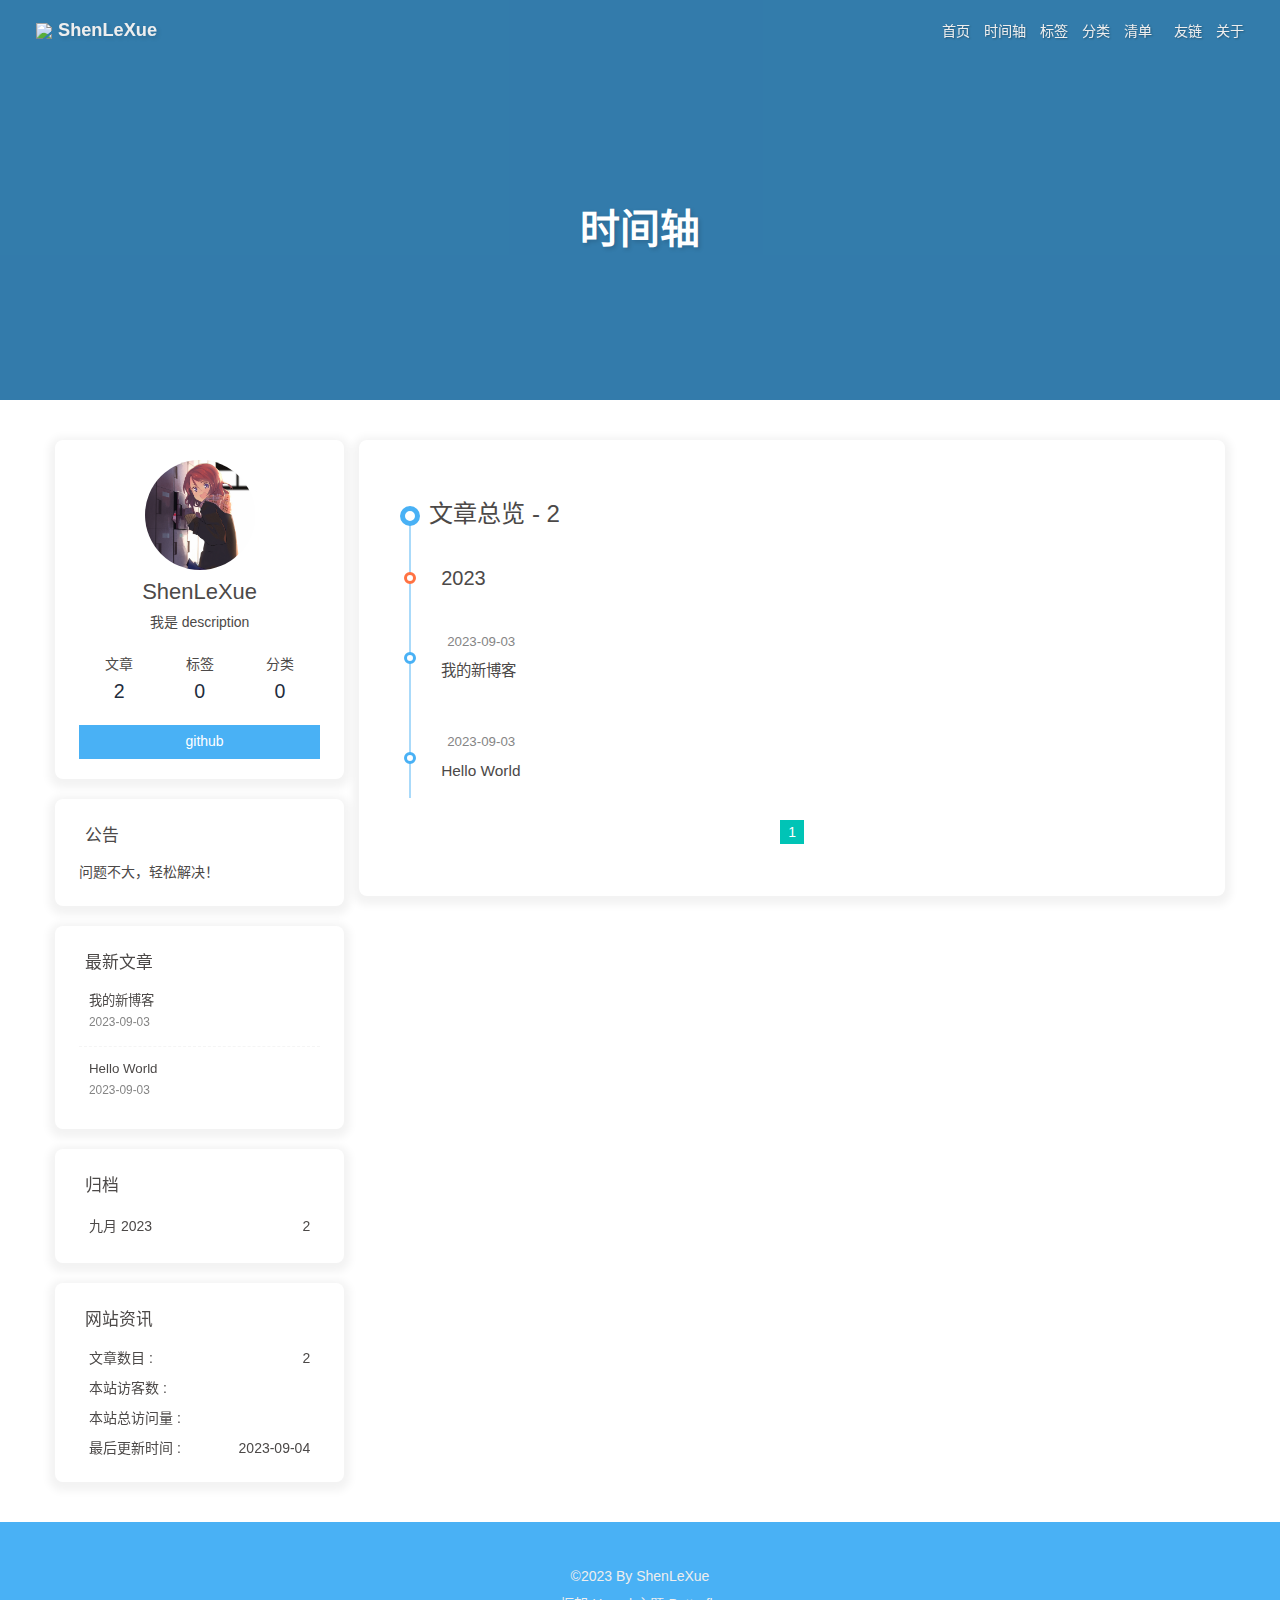
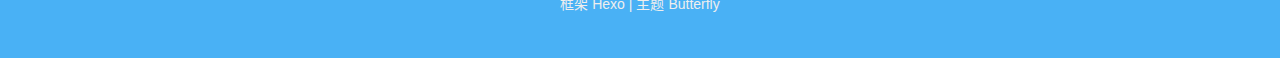
==== commit ad430286: "Site updated: 2023-09-04 19:09:13" ====
--- a/archives/index.html
+++ b/archives/index.html
@@ -5,11 +5,11 @@
 <meta property="og:site_name" content="ShenLeXue">
 <meta property="og:description" content="我是 description">
 <meta property="og:locale" content="zh_CN">
-<meta property="og:image" content="https://i.loli.net/2021/02/24/5O1day2nriDzjSu.png">
+<meta property="og:image" content="http://example.com/img/48784184_p0_master1200.jpg">
 <meta property="article:author" content="ShenLeXue">
 <meta property="article:tag" content="dddddNever put off till tomorrow what you can do today|">
 <meta name="twitter:card" content="summary">
-<meta name="twitter:image" content="https://i.loli.net/2021/02/24/5O1day2nriDzjSu.png"><link rel="shortcut icon" href="/img/favicon.png"><link rel="canonical" href="http://example.com/archives/index.html"><link rel="preconnect" href="//cdn.jsdelivr.net"/><link rel="preconnect" href="//busuanzi.ibruce.info"/><link rel="stylesheet" href="/css/index.css"><link rel="stylesheet" href="https://cdn.jsdelivr.net/npm/@fortawesome/fontawesome-free/css/all.min.css" media="print" onload="this.media='all'"><link rel="stylesheet" href="https://cdn.jsdelivr.net/npm/@fancyapps/ui/dist/fancybox/fancybox.min.css" media="print" onload="this.media='all'"><script>const GLOBAL_CONFIG = {
+<meta name="twitter:image" content="http://example.com/img/48784184_p0_master1200.jpg"><link rel="shortcut icon" href="/img/favicon.png"><link rel="canonical" href="http://example.com/archives/index.html"><link rel="preconnect" href="//cdn.jsdelivr.net"/><link rel="preconnect" href="//busuanzi.ibruce.info"/><link rel="stylesheet" href="/css/index.css"><link rel="stylesheet" href="https://cdn.jsdelivr.net/npm/@fortawesome/fontawesome-free/css/all.min.css" media="print" onload="this.media='all'"><link rel="stylesheet" href="https://cdn.jsdelivr.net/npm/@fancyapps/ui/dist/fancybox/fancybox.min.css" media="print" onload="this.media='all'"><script>const GLOBAL_CONFIG = {
   root: '/',
   algolia: undefined,
   localSearch: undefined,
@@ -56,7 +56,7 @@
   isHome: false,
   isHighlightShrink: false,
   isToc: false,
-  postUpdate: '2023-09-04 12:18:12'
+  postUpdate: '2023-09-04 19:09:09'
 }</script><noscript><style type="text/css">
   #nav {
     opacity: 1
@@ -160,4 +160,4 @@
       }
     }
     detectApple()
-    })(window)</script><meta name="generator" content="Hexo 6.3.0"></head><body><div id="sidebar"><div id="menu-mask"></div><div id="sidebar-menus"><div class="avatar-img is-center"><img src="https://i.loli.net/2021/02/24/5O1day2nriDzjSu.png" onerror="onerror=null;src='/img/friend_404.gif'" alt="avatar"/></div><div class="sidebar-site-data site-data is-center"><a href="/archives/"><div class="headline">文章</div><div class="length-num">2</div></a><a href="/tags/"><div class="headline">标签</div><div class="length-num">0</div></a><a href="/categories/"><div class="headline">分类</div><div class="length-num">0</div></a></div><hr class="custom-hr"/><div class="menus_items"><div class="menus_item"><a class="site-page" href="/"><i class="fa-fw fas fa-home"></i><span> 首页</span></a></div><div class="menus_item"><a class="site-page" href="/archives/"><i class="fa-fw fas fa-archive"></i><span> 时间轴</span></a></div><div class="menus_item"><a class="site-page" href="/tags/"><i class="fa-fw fas fa-tags"></i><span> 标签</span></a></div><div class="menus_item"><a class="site-page" href="/categories/"><i class="fa-fw fas fa-folder-open"></i><span> 分类</span></a></div><div class="menus_item"><a class="site-page group" href="javascript:void(0);"><i class="fa-fw fa fa-heartbeat"></i><span> 清单</span><i class="fas fa-chevron-down"></i></a><ul class="menus_item_child"><li><a class="site-page child" href="/music/"><i class="fa-fw fas fa-music"></i><span> 音乐</span></a></li><li><a class="site-page child" href="/Gallery/"><i class="fa-fw fas fa-images"></i><span> 照片</span></a></li><li><a class="site-page child" href="/movies/"><i class="fa-fw fas fa-video"></i><span> 电影</span></a></li></ul></div><div class="menus_item"><a class="site-page" href="/link/"><i class="fa-fw fas fa-link"></i><span> 友链</span></a></div><div class="menus_item"><a class="site-page" href="/about/"><i class="fa-fw fas fa-heart"></i><span> 关于</span></a></div></div></div></div><div class="page" id="body-wrap"><header class="not-home-page fixed" id="page-header"><nav id="nav"><span id="blog-info"><a href="/" title="ShenLeXue"><img class="site-icon" src="https://c3.kemono.party/data/d4/13/d41319d4e47dcc83d887ed191d0e051ad4cefbd0b8d8a44c5d32545e394c39ef.jpg?f=3a5afae7-949e-4a2a-83d8-14f1161d8f5d.jpg#image"/><span class="site-name">ShenLeXue</span></a></span><div id="menus"><div class="menus_items"><div class="menus_item"><a class="site-page" href="/"><i class="fa-fw fas fa-home"></i><span> 首页</span></a></div><div class="menus_item"><a class="site-page" href="/archives/"><i class="fa-fw fas fa-archive"></i><span> 时间轴</span></a></div><div class="menus_item"><a class="site-page" href="/tags/"><i class="fa-fw fas fa-tags"></i><span> 标签</span></a></div><div class="menus_item"><a class="site-page" href="/categories/"><i class="fa-fw fas fa-folder-open"></i><span> 分类</span></a></div><div class="menus_item"><a class="site-page group" href="javascript:void(0);"><i class="fa-fw fa fa-heartbeat"></i><span> 清单</span><i class="fas fa-chevron-down"></i></a><ul class="menus_item_child"><li><a class="site-page child" href="/music/"><i class="fa-fw fas fa-music"></i><span> 音乐</span></a></li><li><a class="site-page child" href="/Gallery/"><i class="fa-fw fas fa-images"></i><span> 照片</span></a></li><li><a class="site-page child" href="/movies/"><i class="fa-fw fas fa-video"></i><span> 电影</span></a></li></ul></div><div class="menus_item"><a class="site-page" href="/link/"><i class="fa-fw fas fa-link"></i><span> 友链</span></a></div><div class="menus_item"><a class="site-page" href="/about/"><i class="fa-fw fas fa-heart"></i><span> 关于</span></a></div></div><div id="toggle-menu"><a class="site-page" href="javascript:void(0);"><i class="fas fa-bars fa-fw"></i></a></div></div></nav><div id="page-site-info"><h1 id="site-title">时间轴</h1></div></header><main class="layout" id="content-inner"><div id="archive"><div class="article-sort-title">文章总览 - 2</div><div class="article-sort"><div class="article-sort-item year">2023</div><div class="article-sort-item no-article-cover"><div class="article-sort-item-info"><div class="article-sort-item-time"><i class="far fa-calendar-alt"></i><time class="post-meta-date-created" datetime="2023-09-03T13:45:04.000Z" title="发表于 2023-09-03 21:45:04">2023-09-03</time></div><a class="article-sort-item-title" href="/2023/09/03/%E6%88%91%E7%9A%84%E6%96%B0%E5%8D%9A%E5%AE%A2/" title="我的新博客">我的新博客</a></div></div><div class="article-sort-item no-article-cover"><div class="article-sort-item-info"><div class="article-sort-item-time"><i class="far fa-calendar-alt"></i><time class="post-meta-date-created" datetime="2023-09-03T13:43:46.349Z" title="发表于 2023-09-03 21:43:46">2023-09-03</time></div><a class="article-sort-item-title" href="/2023/09/03/hello-world/" title="Hello World">Hello World</a></div></div></div><nav id="pagination"><div class="pagination"><span class="page-number current">1</span></div></nav></div><div class="aside-content" id="aside-content"><div class="card-widget card-info"><div class="is-center"><div class="avatar-img"><img src="https://i.loli.net/2021/02/24/5O1day2nriDzjSu.png" onerror="this.onerror=null;this.src='/img/friend_404.gif'" alt="avatar"/></div><div class="author-info__name">ShenLeXue</div><div class="author-info__description">我是 description</div></div><div class="card-info-data site-data is-center"><a href="/archives/"><div class="headline">文章</div><div class="length-num">2</div></a><a href="/tags/"><div class="headline">标签</div><div class="length-num">0</div></a><a href="/categories/"><div class="headline">分类</div><div class="length-num">0</div></a></div><a id="card-info-btn" target="_blank" rel="noopener" href="https://github.com/shenlexue"><i class="fab fa-github"></i><span>github</span></a></div><div class="card-widget card-announcement"><div class="item-headline"><i class="fas fa-bullhorn fa-shake"></i><span>公告</span></div><div class="announcement_content">问题不大，轻松解决！</div></div><div class="sticky_layout"><div class="card-widget card-recent-post"><div class="item-headline"><i class="fas fa-history"></i><span>最新文章</span></div><div class="aside-list"><div class="aside-list-item no-cover"><div class="content"><a class="title" href="/2023/09/03/%E6%88%91%E7%9A%84%E6%96%B0%E5%8D%9A%E5%AE%A2/" title="我的新博客">我的新博客</a><time datetime="2023-09-03T13:45:04.000Z" title="发表于 2023-09-03 21:45:04">2023-09-03</time></div></div><div class="aside-list-item no-cover"><div class="content"><a class="title" href="/2023/09/03/hello-world/" title="Hello World">Hello World</a><time datetime="2023-09-03T13:43:46.349Z" title="发表于 2023-09-03 21:43:46">2023-09-03</time></div></div></div></div><div class="card-widget card-archives"><div class="item-headline"><i class="fas fa-archive"></i><span>归档</span></div><ul class="card-archive-list"><li class="card-archive-list-item"><a class="card-archive-list-link" href="/archives/2023/09/"><span class="card-archive-list-date">九月 2023</span><span class="card-archive-list-count">2</span></a></li></ul></div><div class="card-widget card-webinfo"><div class="item-headline"><i class="fas fa-chart-line"></i><span>网站资讯</span></div><div class="webinfo"><div class="webinfo-item"><div class="item-name">文章数目 :</div><div class="item-count">2</div></div><div class="webinfo-item"><div class="item-name">本站访客数 :</div><div class="item-count" id="busuanzi_value_site_uv"><i class="fa-solid fa-spinner fa-spin"></i></div></div><div class="webinfo-item"><div class="item-name">本站总访问量 :</div><div class="item-count" id="busuanzi_value_site_pv"><i class="fa-solid fa-spinner fa-spin"></i></div></div><div class="webinfo-item"><div class="item-name">最后更新时间 :</div><div class="item-count" id="last-push-date" data-lastPushDate="2023-09-04T04:18:12.794Z"><i class="fa-solid fa-spinner fa-spin"></i></div></div></div></div></div></div></main><footer id="footer"><div id="footer-wrap"><div class="copyright">&copy;2023 By ShenLeXue</div><div class="framework-info"><span>框架 </span><a target="_blank" rel="noopener" href="https://hexo.io">Hexo</a><span class="footer-separator">|</span><span>主题 </span><a target="_blank" rel="noopener" href="https://github.com/jerryc127/hexo-theme-butterfly">Butterfly</a></div></div></footer></div><div id="rightside"><div id="rightside-config-hide"><button id="darkmode" type="button" title="浅色和深色模式转换"><i class="fas fa-adjust"></i></button><button id="hide-aside-btn" type="button" title="单栏和双栏切换"><i class="fas fa-arrows-alt-h"></i></button></div><div id="rightside-config-show"><button id="rightside_config" type="button" title="设置"><i class="fas fa-cog fa-spin"></i></button><button id="go-up" type="button" title="回到顶部"><span class="scroll-percent"></span><i class="fas fa-arrow-up"></i></button></div></div><div><script src="/js/utils.js"></script><script src="/js/main.js"></script><script src="https://cdn.jsdelivr.net/npm/@fancyapps/ui/dist/fancybox/fancybox.umd.min.js"></script><div class="js-pjax"></div><script defer="defer" id="ribbon" src="https://cdn.jsdelivr.net/npm/butterfly-extsrc/dist/canvas-ribbon.min.js" size="150" alpha="0.6" zIndex="-1" mobile="false" data-click="true"></script><script async data-pjax src="//busuanzi.ibruce.info/busuanzi/2.3/busuanzi.pure.mini.js"></script></div></body></html>+    })(window)</script><meta name="generator" content="Hexo 6.3.0"></head><body><div id="sidebar"><div id="menu-mask"></div><div id="sidebar-menus"><div class="avatar-img is-center"><img src="/img/48784184_p0_master1200.jpg" onerror="onerror=null;src='/img/friend_404.gif'" alt="avatar"/></div><div class="sidebar-site-data site-data is-center"><a href="/archives/"><div class="headline">文章</div><div class="length-num">2</div></a><a href="/tags/"><div class="headline">标签</div><div class="length-num">0</div></a><a href="/categories/"><div class="headline">分类</div><div class="length-num">0</div></a></div><hr class="custom-hr"/><div class="menus_items"><div class="menus_item"><a class="site-page" href="/"><i class="fa-fw fas fa-home"></i><span> 首页</span></a></div><div class="menus_item"><a class="site-page" href="/archives/"><i class="fa-fw fas fa-archive"></i><span> 时间轴</span></a></div><div class="menus_item"><a class="site-page" href="/tags/"><i class="fa-fw fas fa-tags"></i><span> 标签</span></a></div><div class="menus_item"><a class="site-page" href="/categories/"><i class="fa-fw fas fa-folder-open"></i><span> 分类</span></a></div><div class="menus_item"><a class="site-page group" href="javascript:void(0);"><i class="fa-fw fa fa-heartbeat"></i><span> 清单</span><i class="fas fa-chevron-down"></i></a><ul class="menus_item_child"><li><a class="site-page child" href="/music/"><i class="fa-fw fas fa-music"></i><span> 音乐</span></a></li><li><a class="site-page child" href="/Gallery/"><i class="fa-fw fas fa-images"></i><span> 照片</span></a></li><li><a class="site-page child" href="/movies/"><i class="fa-fw fas fa-video"></i><span> 电影</span></a></li></ul></div><div class="menus_item"><a class="site-page" href="/link/"><i class="fa-fw fas fa-link"></i><span> 友链</span></a></div><div class="menus_item"><a class="site-page" href="/about/"><i class="fa-fw fas fa-heart"></i><span> 关于</span></a></div></div></div></div><div class="page" id="body-wrap"><header class="not-home-page fixed" id="page-header"><nav id="nav"><span id="blog-info"><a href="/" title="ShenLeXue"><img class="site-icon" src="https://c3.kemono.party/data/d4/13/d41319d4e47dcc83d887ed191d0e051ad4cefbd0b8d8a44c5d32545e394c39ef.jpg?f=3a5afae7-949e-4a2a-83d8-14f1161d8f5d.jpg#image"/><span class="site-name">ShenLeXue</span></a></span><div id="menus"><div class="menus_items"><div class="menus_item"><a class="site-page" href="/"><i class="fa-fw fas fa-home"></i><span> 首页</span></a></div><div class="menus_item"><a class="site-page" href="/archives/"><i class="fa-fw fas fa-archive"></i><span> 时间轴</span></a></div><div class="menus_item"><a class="site-page" href="/tags/"><i class="fa-fw fas fa-tags"></i><span> 标签</span></a></div><div class="menus_item"><a class="site-page" href="/categories/"><i class="fa-fw fas fa-folder-open"></i><span> 分类</span></a></div><div class="menus_item"><a class="site-page group" href="javascript:void(0);"><i class="fa-fw fa fa-heartbeat"></i><span> 清单</span><i class="fas fa-chevron-down"></i></a><ul class="menus_item_child"><li><a class="site-page child" href="/music/"><i class="fa-fw fas fa-music"></i><span> 音乐</span></a></li><li><a class="site-page child" href="/Gallery/"><i class="fa-fw fas fa-images"></i><span> 照片</span></a></li><li><a class="site-page child" href="/movies/"><i class="fa-fw fas fa-video"></i><span> 电影</span></a></li></ul></div><div class="menus_item"><a class="site-page" href="/link/"><i class="fa-fw fas fa-link"></i><span> 友链</span></a></div><div class="menus_item"><a class="site-page" href="/about/"><i class="fa-fw fas fa-heart"></i><span> 关于</span></a></div></div><div id="toggle-menu"><a class="site-page" href="javascript:void(0);"><i class="fas fa-bars fa-fw"></i></a></div></div></nav><div id="page-site-info"><h1 id="site-title">时间轴</h1></div></header><main class="layout" id="content-inner"><div id="archive"><div class="article-sort-title">文章总览 - 2</div><div class="article-sort"><div class="article-sort-item year">2023</div><div class="article-sort-item no-article-cover"><div class="article-sort-item-info"><div class="article-sort-item-time"><i class="far fa-calendar-alt"></i><time class="post-meta-date-created" datetime="2023-09-03T13:45:04.000Z" title="发表于 2023-09-03 21:45:04">2023-09-03</time></div><a class="article-sort-item-title" href="/2023/09/03/%E6%88%91%E7%9A%84%E6%96%B0%E5%8D%9A%E5%AE%A2/" title="我的新博客">我的新博客</a></div></div><div class="article-sort-item no-article-cover"><div class="article-sort-item-info"><div class="article-sort-item-time"><i class="far fa-calendar-alt"></i><time class="post-meta-date-created" datetime="2023-09-03T13:43:46.349Z" title="发表于 2023-09-03 21:43:46">2023-09-03</time></div><a class="article-sort-item-title" href="/2023/09/03/hello-world/" title="Hello World">Hello World</a></div></div></div><nav id="pagination"><div class="pagination"><span class="page-number current">1</span></div></nav></div><div class="aside-content" id="aside-content"><div class="card-widget card-info"><div class="is-center"><div class="avatar-img"><img src="/img/48784184_p0_master1200.jpg" onerror="this.onerror=null;this.src='/img/friend_404.gif'" alt="avatar"/></div><div class="author-info__name">ShenLeXue</div><div class="author-info__description">我是 description</div></div><div class="card-info-data site-data is-center"><a href="/archives/"><div class="headline">文章</div><div class="length-num">2</div></a><a href="/tags/"><div class="headline">标签</div><div class="length-num">0</div></a><a href="/categories/"><div class="headline">分类</div><div class="length-num">0</div></a></div><a id="card-info-btn" target="_blank" rel="noopener" href="https://github.com/shenlexue"><i class="fab fa-github"></i><span>github</span></a></div><div class="card-widget card-announcement"><div class="item-headline"><i class="fas fa-bullhorn fa-shake"></i><span>公告</span></div><div class="announcement_content">问题不大，轻松解决！</div></div><div class="sticky_layout"><div class="card-widget card-recent-post"><div class="item-headline"><i class="fas fa-history"></i><span>最新文章</span></div><div class="aside-list"><div class="aside-list-item no-cover"><div class="content"><a class="title" href="/2023/09/03/%E6%88%91%E7%9A%84%E6%96%B0%E5%8D%9A%E5%AE%A2/" title="我的新博客">我的新博客</a><time datetime="2023-09-03T13:45:04.000Z" title="发表于 2023-09-03 21:45:04">2023-09-03</time></div></div><div class="aside-list-item no-cover"><div class="content"><a class="title" href="/2023/09/03/hello-world/" title="Hello World">Hello World</a><time datetime="2023-09-03T13:43:46.349Z" title="发表于 2023-09-03 21:43:46">2023-09-03</time></div></div></div></div><div class="card-widget card-archives"><div class="item-headline"><i class="fas fa-archive"></i><span>归档</span></div><ul class="card-archive-list"><li class="card-archive-list-item"><a class="card-archive-list-link" href="/archives/2023/09/"><span class="card-archive-list-date">九月 2023</span><span class="card-archive-list-count">2</span></a></li></ul></div><div class="card-widget card-webinfo"><div class="item-headline"><i class="fas fa-chart-line"></i><span>网站资讯</span></div><div class="webinfo"><div class="webinfo-item"><div class="item-name">文章数目 :</div><div class="item-count">2</div></div><div class="webinfo-item"><div class="item-name">本站访客数 :</div><div class="item-count" id="busuanzi_value_site_uv"><i class="fa-solid fa-spinner fa-spin"></i></div></div><div class="webinfo-item"><div class="item-name">本站总访问量 :</div><div class="item-count" id="busuanzi_value_site_pv"><i class="fa-solid fa-spinner fa-spin"></i></div></div><div class="webinfo-item"><div class="item-name">最后更新时间 :</div><div class="item-count" id="last-push-date" data-lastPushDate="2023-09-04T11:09:09.486Z"><i class="fa-solid fa-spinner fa-spin"></i></div></div></div></div></div></div></main><footer id="footer"><div id="footer-wrap"><div class="copyright">&copy;2023 By ShenLeXue</div><div class="framework-info"><span>框架 </span><a target="_blank" rel="noopener" href="https://hexo.io">Hexo</a><span class="footer-separator">|</span><span>主题 </span><a target="_blank" rel="noopener" href="https://github.com/jerryc127/hexo-theme-butterfly">Butterfly</a></div></div></footer></div><div id="rightside"><div id="rightside-config-hide"><button id="darkmode" type="button" title="浅色和深色模式转换"><i class="fas fa-adjust"></i></button><button id="hide-aside-btn" type="button" title="单栏和双栏切换"><i class="fas fa-arrows-alt-h"></i></button></div><div id="rightside-config-show"><button id="rightside_config" type="button" title="设置"><i class="fas fa-cog fa-spin"></i></button><button id="go-up" type="button" title="回到顶部"><span class="scroll-percent"></span><i class="fas fa-arrow-up"></i></button></div></div><div><script src="/js/utils.js"></script><script src="/js/main.js"></script><script src="https://cdn.jsdelivr.net/npm/@fancyapps/ui/dist/fancybox/fancybox.umd.min.js"></script><div class="js-pjax"></div><script defer="defer" id="ribbon" src="https://cdn.jsdelivr.net/npm/butterfly-extsrc/dist/canvas-ribbon.min.js" size="150" alpha="0.6" zIndex="-1" mobile="false" data-click="true"></script><script async data-pjax src="//busuanzi.ibruce.info/busuanzi/2.3/busuanzi.pure.mini.js"></script></div></body></html>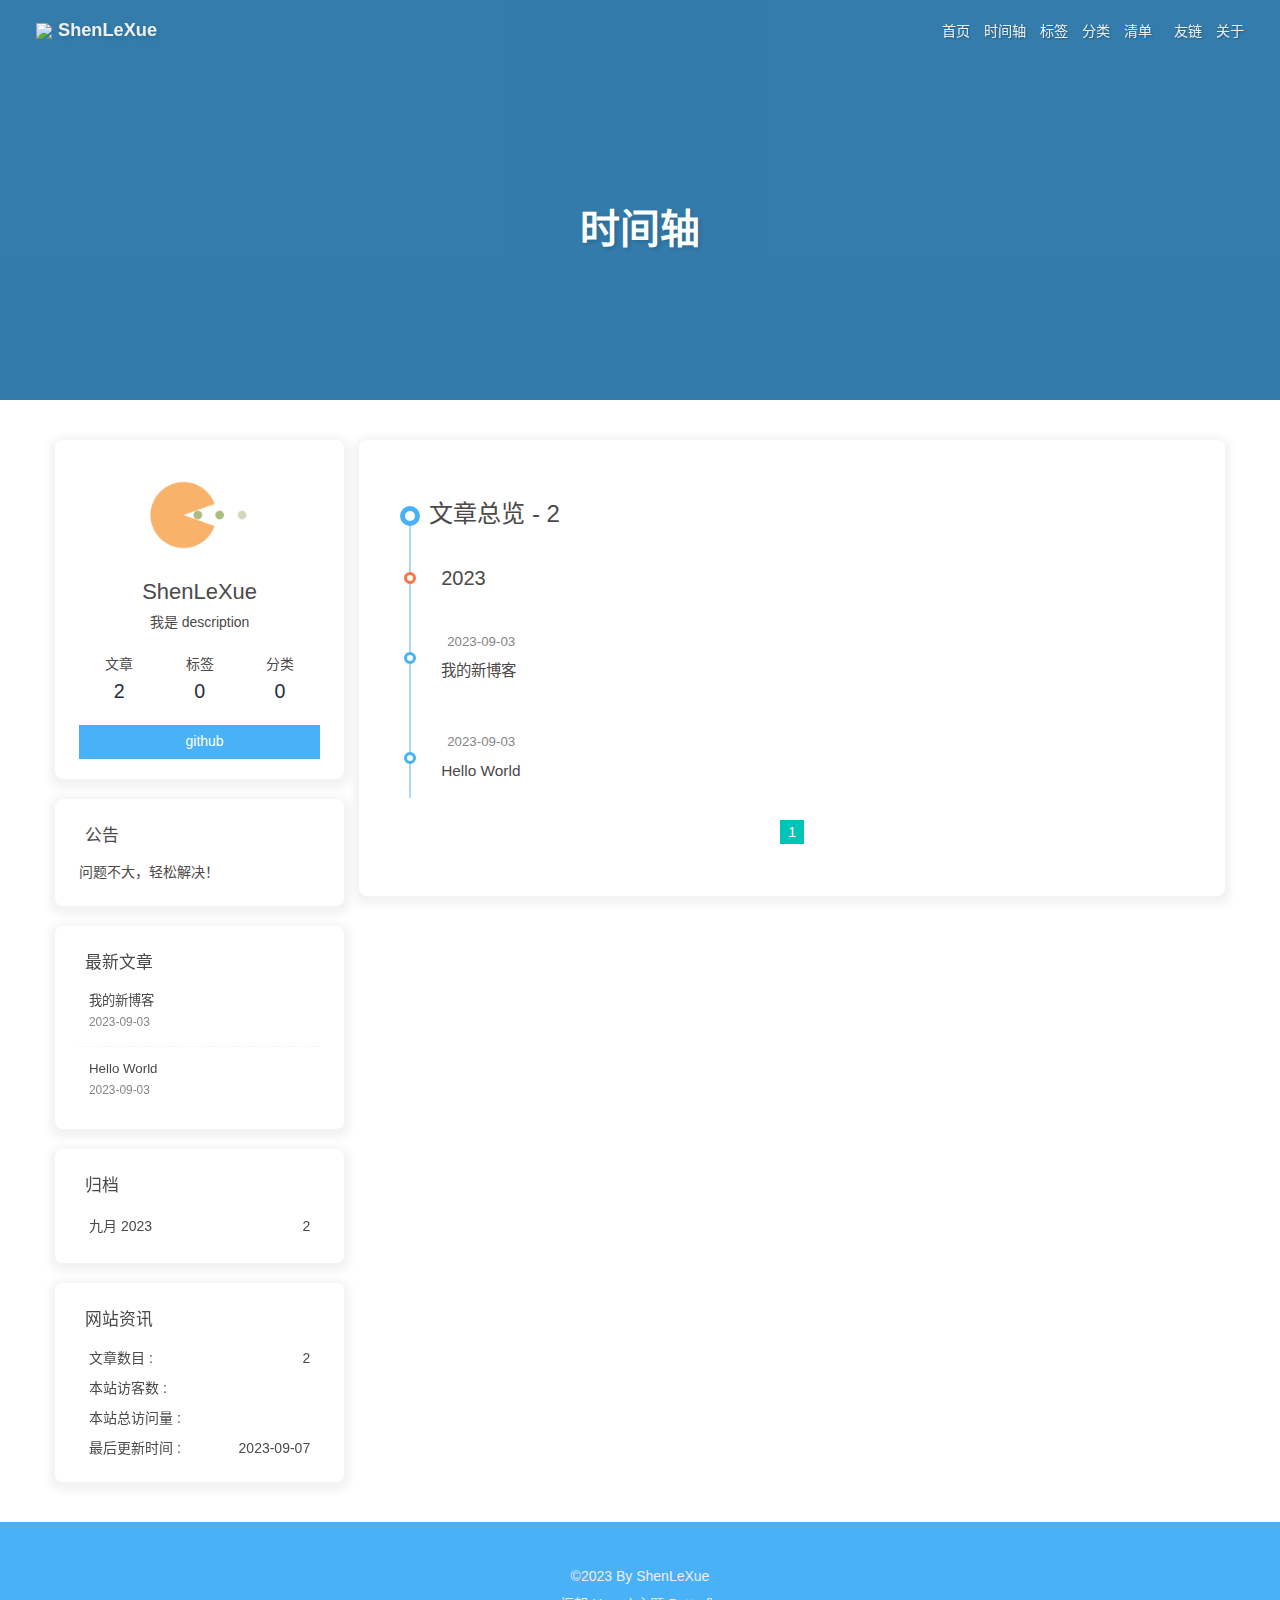
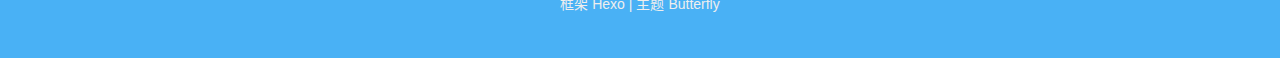
==== commit cc0933f0: "Site updated: 2023-09-07 22:39:12" ====
--- a/archives/index.html
+++ b/archives/index.html
@@ -5,11 +5,11 @@
 <meta property="og:site_name" content="ShenLeXue">
 <meta property="og:description" content="我是 description">
 <meta property="og:locale" content="zh_CN">
-<meta property="og:image" content="http://example.com/img/48784184_p0_master1200.jpg">
+<meta property="og:image" content="http://example.com/img/Eleina_Bg.jpg">
 <meta property="article:author" content="ShenLeXue">
 <meta property="article:tag" content="dddddNever put off till tomorrow what you can do today|">
 <meta name="twitter:card" content="summary">
-<meta name="twitter:image" content="http://example.com/img/48784184_p0_master1200.jpg"><link rel="shortcut icon" href="/img/favicon.png"><link rel="canonical" href="http://example.com/archives/index.html"><link rel="preconnect" href="//cdn.jsdelivr.net"/><link rel="preconnect" href="//busuanzi.ibruce.info"/><link rel="stylesheet" href="/css/index.css"><link rel="stylesheet" href="https://cdn.jsdelivr.net/npm/@fortawesome/fontawesome-free/css/all.min.css" media="print" onload="this.media='all'"><link rel="stylesheet" href="https://cdn.jsdelivr.net/npm/@fancyapps/ui/dist/fancybox/fancybox.min.css" media="print" onload="this.media='all'"><script>const GLOBAL_CONFIG = {
+<meta name="twitter:image" content="http://example.com/img/Eleina_Bg.jpg"><link rel="shortcut icon" href="/img/favicon.png"><link rel="canonical" href="http://example.com/archives/index.html"><link rel="preconnect" href="//cdn.jsdelivr.net"/><link rel="preconnect" href="//busuanzi.ibruce.info"/><link rel="stylesheet" href="/css/index.css"><link rel="stylesheet" href="https://cdn.jsdelivr.net/npm/@fortawesome/fontawesome-free/css/all.min.css" media="print" onload="this.media='all'"><link rel="stylesheet" href="https://cdn.jsdelivr.net/npm/@fancyapps/ui/dist/fancybox/fancybox.min.css" media="print" onload="this.media='all'"><script>const GLOBAL_CONFIG = {
   root: '/',
   algolia: undefined,
   localSearch: undefined,
@@ -56,7 +56,7 @@
   isHome: false,
   isHighlightShrink: false,
   isToc: false,
-  postUpdate: '2023-09-04 19:09:09'
+  postUpdate: '2023-09-07 22:39:05'
 }</script><noscript><style type="text/css">
   #nav {
     opacity: 1
@@ -160,4 +160,4 @@
       }
     }
     detectApple()
-    })(window)</script><meta name="generator" content="Hexo 6.3.0"></head><body><div id="sidebar"><div id="menu-mask"></div><div id="sidebar-menus"><div class="avatar-img is-center"><img src="/img/48784184_p0_master1200.jpg" onerror="onerror=null;src='/img/friend_404.gif'" alt="avatar"/></div><div class="sidebar-site-data site-data is-center"><a href="/archives/"><div class="headline">文章</div><div class="length-num">2</div></a><a href="/tags/"><div class="headline">标签</div><div class="length-num">0</div></a><a href="/categories/"><div class="headline">分类</div><div class="length-num">0</div></a></div><hr class="custom-hr"/><div class="menus_items"><div class="menus_item"><a class="site-page" href="/"><i class="fa-fw fas fa-home"></i><span> 首页</span></a></div><div class="menus_item"><a class="site-page" href="/archives/"><i class="fa-fw fas fa-archive"></i><span> 时间轴</span></a></div><div class="menus_item"><a class="site-page" href="/tags/"><i class="fa-fw fas fa-tags"></i><span> 标签</span></a></div><div class="menus_item"><a class="site-page" href="/categories/"><i class="fa-fw fas fa-folder-open"></i><span> 分类</span></a></div><div class="menus_item"><a class="site-page group" href="javascript:void(0);"><i class="fa-fw fa fa-heartbeat"></i><span> 清单</span><i class="fas fa-chevron-down"></i></a><ul class="menus_item_child"><li><a class="site-page child" href="/music/"><i class="fa-fw fas fa-music"></i><span> 音乐</span></a></li><li><a class="site-page child" href="/Gallery/"><i class="fa-fw fas fa-images"></i><span> 照片</span></a></li><li><a class="site-page child" href="/movies/"><i class="fa-fw fas fa-video"></i><span> 电影</span></a></li></ul></div><div class="menus_item"><a class="site-page" href="/link/"><i class="fa-fw fas fa-link"></i><span> 友链</span></a></div><div class="menus_item"><a class="site-page" href="/about/"><i class="fa-fw fas fa-heart"></i><span> 关于</span></a></div></div></div></div><div class="page" id="body-wrap"><header class="not-home-page fixed" id="page-header"><nav id="nav"><span id="blog-info"><a href="/" title="ShenLeXue"><img class="site-icon" src="https://c3.kemono.party/data/d4/13/d41319d4e47dcc83d887ed191d0e051ad4cefbd0b8d8a44c5d32545e394c39ef.jpg?f=3a5afae7-949e-4a2a-83d8-14f1161d8f5d.jpg#image"/><span class="site-name">ShenLeXue</span></a></span><div id="menus"><div class="menus_items"><div class="menus_item"><a class="site-page" href="/"><i class="fa-fw fas fa-home"></i><span> 首页</span></a></div><div class="menus_item"><a class="site-page" href="/archives/"><i class="fa-fw fas fa-archive"></i><span> 时间轴</span></a></div><div class="menus_item"><a class="site-page" href="/tags/"><i class="fa-fw fas fa-tags"></i><span> 标签</span></a></div><div class="menus_item"><a class="site-page" href="/categories/"><i class="fa-fw fas fa-folder-open"></i><span> 分类</span></a></div><div class="menus_item"><a class="site-page group" href="javascript:void(0);"><i class="fa-fw fa fa-heartbeat"></i><span> 清单</span><i class="fas fa-chevron-down"></i></a><ul class="menus_item_child"><li><a class="site-page child" href="/music/"><i class="fa-fw fas fa-music"></i><span> 音乐</span></a></li><li><a class="site-page child" href="/Gallery/"><i class="fa-fw fas fa-images"></i><span> 照片</span></a></li><li><a class="site-page child" href="/movies/"><i class="fa-fw fas fa-video"></i><span> 电影</span></a></li></ul></div><div class="menus_item"><a class="site-page" href="/link/"><i class="fa-fw fas fa-link"></i><span> 友链</span></a></div><div class="menus_item"><a class="site-page" href="/about/"><i class="fa-fw fas fa-heart"></i><span> 关于</span></a></div></div><div id="toggle-menu"><a class="site-page" href="javascript:void(0);"><i class="fas fa-bars fa-fw"></i></a></div></div></nav><div id="page-site-info"><h1 id="site-title">时间轴</h1></div></header><main class="layout" id="content-inner"><div id="archive"><div class="article-sort-title">文章总览 - 2</div><div class="article-sort"><div class="article-sort-item year">2023</div><div class="article-sort-item no-article-cover"><div class="article-sort-item-info"><div class="article-sort-item-time"><i class="far fa-calendar-alt"></i><time class="post-meta-date-created" datetime="2023-09-03T13:45:04.000Z" title="发表于 2023-09-03 21:45:04">2023-09-03</time></div><a class="article-sort-item-title" href="/2023/09/03/%E6%88%91%E7%9A%84%E6%96%B0%E5%8D%9A%E5%AE%A2/" title="我的新博客">我的新博客</a></div></div><div class="article-sort-item no-article-cover"><div class="article-sort-item-info"><div class="article-sort-item-time"><i class="far fa-calendar-alt"></i><time class="post-meta-date-created" datetime="2023-09-03T13:43:46.349Z" title="发表于 2023-09-03 21:43:46">2023-09-03</time></div><a class="article-sort-item-title" href="/2023/09/03/hello-world/" title="Hello World">Hello World</a></div></div></div><nav id="pagination"><div class="pagination"><span class="page-number current">1</span></div></nav></div><div class="aside-content" id="aside-content"><div class="card-widget card-info"><div class="is-center"><div class="avatar-img"><img src="/img/48784184_p0_master1200.jpg" onerror="this.onerror=null;this.src='/img/friend_404.gif'" alt="avatar"/></div><div class="author-info__name">ShenLeXue</div><div class="author-info__description">我是 description</div></div><div class="card-info-data site-data is-center"><a href="/archives/"><div class="headline">文章</div><div class="length-num">2</div></a><a href="/tags/"><div class="headline">标签</div><div class="length-num">0</div></a><a href="/categories/"><div class="headline">分类</div><div class="length-num">0</div></a></div><a id="card-info-btn" target="_blank" rel="noopener" href="https://github.com/shenlexue"><i class="fab fa-github"></i><span>github</span></a></div><div class="card-widget card-announcement"><div class="item-headline"><i class="fas fa-bullhorn fa-shake"></i><span>公告</span></div><div class="announcement_content">问题不大，轻松解决！</div></div><div class="sticky_layout"><div class="card-widget card-recent-post"><div class="item-headline"><i class="fas fa-history"></i><span>最新文章</span></div><div class="aside-list"><div class="aside-list-item no-cover"><div class="content"><a class="title" href="/2023/09/03/%E6%88%91%E7%9A%84%E6%96%B0%E5%8D%9A%E5%AE%A2/" title="我的新博客">我的新博客</a><time datetime="2023-09-03T13:45:04.000Z" title="发表于 2023-09-03 21:45:04">2023-09-03</time></div></div><div class="aside-list-item no-cover"><div class="content"><a class="title" href="/2023/09/03/hello-world/" title="Hello World">Hello World</a><time datetime="2023-09-03T13:43:46.349Z" title="发表于 2023-09-03 21:43:46">2023-09-03</time></div></div></div></div><div class="card-widget card-archives"><div class="item-headline"><i class="fas fa-archive"></i><span>归档</span></div><ul class="card-archive-list"><li class="card-archive-list-item"><a class="card-archive-list-link" href="/archives/2023/09/"><span class="card-archive-list-date">九月 2023</span><span class="card-archive-list-count">2</span></a></li></ul></div><div class="card-widget card-webinfo"><div class="item-headline"><i class="fas fa-chart-line"></i><span>网站资讯</span></div><div class="webinfo"><div class="webinfo-item"><div class="item-name">文章数目 :</div><div class="item-count">2</div></div><div class="webinfo-item"><div class="item-name">本站访客数 :</div><div class="item-count" id="busuanzi_value_site_uv"><i class="fa-solid fa-spinner fa-spin"></i></div></div><div class="webinfo-item"><div class="item-name">本站总访问量 :</div><div class="item-count" id="busuanzi_value_site_pv"><i class="fa-solid fa-spinner fa-spin"></i></div></div><div class="webinfo-item"><div class="item-name">最后更新时间 :</div><div class="item-count" id="last-push-date" data-lastPushDate="2023-09-04T11:09:09.486Z"><i class="fa-solid fa-spinner fa-spin"></i></div></div></div></div></div></div></main><footer id="footer"><div id="footer-wrap"><div class="copyright">&copy;2023 By ShenLeXue</div><div class="framework-info"><span>框架 </span><a target="_blank" rel="noopener" href="https://hexo.io">Hexo</a><span class="footer-separator">|</span><span>主题 </span><a target="_blank" rel="noopener" href="https://github.com/jerryc127/hexo-theme-butterfly">Butterfly</a></div></div></footer></div><div id="rightside"><div id="rightside-config-hide"><button id="darkmode" type="button" title="浅色和深色模式转换"><i class="fas fa-adjust"></i></button><button id="hide-aside-btn" type="button" title="单栏和双栏切换"><i class="fas fa-arrows-alt-h"></i></button></div><div id="rightside-config-show"><button id="rightside_config" type="button" title="设置"><i class="fas fa-cog fa-spin"></i></button><button id="go-up" type="button" title="回到顶部"><span class="scroll-percent"></span><i class="fas fa-arrow-up"></i></button></div></div><div><script src="/js/utils.js"></script><script src="/js/main.js"></script><script src="https://cdn.jsdelivr.net/npm/@fancyapps/ui/dist/fancybox/fancybox.umd.min.js"></script><div class="js-pjax"></div><script defer="defer" id="ribbon" src="https://cdn.jsdelivr.net/npm/butterfly-extsrc/dist/canvas-ribbon.min.js" size="150" alpha="0.6" zIndex="-1" mobile="false" data-click="true"></script><script async data-pjax src="//busuanzi.ibruce.info/busuanzi/2.3/busuanzi.pure.mini.js"></script></div></body></html>+    })(window)</script><meta name="generator" content="Hexo 6.3.0"></head><body><div id="sidebar"><div id="menu-mask"></div><div id="sidebar-menus"><div class="avatar-img is-center"><img src="/img/Eleina_Bg.jpg" onerror="onerror=null;src='/img/friend_404.gif'" alt="avatar"/></div><div class="sidebar-site-data site-data is-center"><a href="/archives/"><div class="headline">文章</div><div class="length-num">2</div></a><a href="/tags/"><div class="headline">标签</div><div class="length-num">0</div></a><a href="/categories/"><div class="headline">分类</div><div class="length-num">0</div></a></div><hr class="custom-hr"/><div class="menus_items"><div class="menus_item"><a class="site-page" href="/"><i class="fa-fw fas fa-home"></i><span> 首页</span></a></div><div class="menus_item"><a class="site-page" href="/archives/"><i class="fa-fw fas fa-archive"></i><span> 时间轴</span></a></div><div class="menus_item"><a class="site-page" href="/tags/"><i class="fa-fw fas fa-tags"></i><span> 标签</span></a></div><div class="menus_item"><a class="site-page" href="/categories/"><i class="fa-fw fas fa-folder-open"></i><span> 分类</span></a></div><div class="menus_item"><a class="site-page group" href="javascript:void(0);"><i class="fa-fw fa fa-heartbeat"></i><span> 清单</span><i class="fas fa-chevron-down"></i></a><ul class="menus_item_child"><li><a class="site-page child" href="/music/"><i class="fa-fw fas fa-music"></i><span> 音乐</span></a></li><li><a class="site-page child" href="/Gallery/"><i class="fa-fw fas fa-images"></i><span> 照片</span></a></li><li><a class="site-page child" href="/movies/"><i class="fa-fw fas fa-video"></i><span> 电影</span></a></li></ul></div><div class="menus_item"><a class="site-page" href="/link/"><i class="fa-fw fas fa-link"></i><span> 友链</span></a></div><div class="menus_item"><a class="site-page" href="/about/"><i class="fa-fw fas fa-heart"></i><span> 关于</span></a></div></div></div></div><div class="page" id="body-wrap"><header class="not-home-page fixed" id="page-header"><nav id="nav"><span id="blog-info"><a href="/" title="ShenLeXue"><img class="site-icon" src="https://c3.kemono.party/data/d4/13/d41319d4e47dcc83d887ed191d0e051ad4cefbd0b8d8a44c5d32545e394c39ef.jpg?f=3a5afae7-949e-4a2a-83d8-14f1161d8f5d.jpg#image"/><span class="site-name">ShenLeXue</span></a></span><div id="menus"><div class="menus_items"><div class="menus_item"><a class="site-page" href="/"><i class="fa-fw fas fa-home"></i><span> 首页</span></a></div><div class="menus_item"><a class="site-page" href="/archives/"><i class="fa-fw fas fa-archive"></i><span> 时间轴</span></a></div><div class="menus_item"><a class="site-page" href="/tags/"><i class="fa-fw fas fa-tags"></i><span> 标签</span></a></div><div class="menus_item"><a class="site-page" href="/categories/"><i class="fa-fw fas fa-folder-open"></i><span> 分类</span></a></div><div class="menus_item"><a class="site-page group" href="javascript:void(0);"><i class="fa-fw fa fa-heartbeat"></i><span> 清单</span><i class="fas fa-chevron-down"></i></a><ul class="menus_item_child"><li><a class="site-page child" href="/music/"><i class="fa-fw fas fa-music"></i><span> 音乐</span></a></li><li><a class="site-page child" href="/Gallery/"><i class="fa-fw fas fa-images"></i><span> 照片</span></a></li><li><a class="site-page child" href="/movies/"><i class="fa-fw fas fa-video"></i><span> 电影</span></a></li></ul></div><div class="menus_item"><a class="site-page" href="/link/"><i class="fa-fw fas fa-link"></i><span> 友链</span></a></div><div class="menus_item"><a class="site-page" href="/about/"><i class="fa-fw fas fa-heart"></i><span> 关于</span></a></div></div><div id="toggle-menu"><a class="site-page" href="javascript:void(0);"><i class="fas fa-bars fa-fw"></i></a></div></div></nav><div id="page-site-info"><h1 id="site-title">时间轴</h1></div></header><main class="layout" id="content-inner"><div id="archive"><div class="article-sort-title">文章总览 - 2</div><div class="article-sort"><div class="article-sort-item year">2023</div><div class="article-sort-item no-article-cover"><div class="article-sort-item-info"><div class="article-sort-item-time"><i class="far fa-calendar-alt"></i><time class="post-meta-date-created" datetime="2023-09-03T13:45:04.000Z" title="发表于 2023-09-03 21:45:04">2023-09-03</time></div><a class="article-sort-item-title" href="/2023/09/03/%E6%88%91%E7%9A%84%E6%96%B0%E5%8D%9A%E5%AE%A2/" title="我的新博客">我的新博客</a></div></div><div class="article-sort-item no-article-cover"><div class="article-sort-item-info"><div class="article-sort-item-time"><i class="far fa-calendar-alt"></i><time class="post-meta-date-created" datetime="2023-09-03T13:43:46.349Z" title="发表于 2023-09-03 21:43:46">2023-09-03</time></div><a class="article-sort-item-title" href="/2023/09/03/hello-world/" title="Hello World">Hello World</a></div></div></div><nav id="pagination"><div class="pagination"><span class="page-number current">1</span></div></nav></div><div class="aside-content" id="aside-content"><div class="card-widget card-info"><div class="is-center"><div class="avatar-img"><img src="/img/Eleina_Bg.jpg" onerror="this.onerror=null;this.src='/img/friend_404.gif'" alt="avatar"/></div><div class="author-info__name">ShenLeXue</div><div class="author-info__description">我是 description</div></div><div class="card-info-data site-data is-center"><a href="/archives/"><div class="headline">文章</div><div class="length-num">2</div></a><a href="/tags/"><div class="headline">标签</div><div class="length-num">0</div></a><a href="/categories/"><div class="headline">分类</div><div class="length-num">0</div></a></div><a id="card-info-btn" target="_blank" rel="noopener" href="https://github.com/shenlexue"><i class="fab fa-github"></i><span>github</span></a></div><div class="card-widget card-announcement"><div class="item-headline"><i class="fas fa-bullhorn fa-shake"></i><span>公告</span></div><div class="announcement_content">问题不大，轻松解决！</div></div><div class="sticky_layout"><div class="card-widget card-recent-post"><div class="item-headline"><i class="fas fa-history"></i><span>最新文章</span></div><div class="aside-list"><div class="aside-list-item no-cover"><div class="content"><a class="title" href="/2023/09/03/%E6%88%91%E7%9A%84%E6%96%B0%E5%8D%9A%E5%AE%A2/" title="我的新博客">我的新博客</a><time datetime="2023-09-03T13:45:04.000Z" title="发表于 2023-09-03 21:45:04">2023-09-03</time></div></div><div class="aside-list-item no-cover"><div class="content"><a class="title" href="/2023/09/03/hello-world/" title="Hello World">Hello World</a><time datetime="2023-09-03T13:43:46.349Z" title="发表于 2023-09-03 21:43:46">2023-09-03</time></div></div></div></div><div class="card-widget card-archives"><div class="item-headline"><i class="fas fa-archive"></i><span>归档</span></div><ul class="card-archive-list"><li class="card-archive-list-item"><a class="card-archive-list-link" href="/archives/2023/09/"><span class="card-archive-list-date">九月 2023</span><span class="card-archive-list-count">2</span></a></li></ul></div><div class="card-widget card-webinfo"><div class="item-headline"><i class="fas fa-chart-line"></i><span>网站资讯</span></div><div class="webinfo"><div class="webinfo-item"><div class="item-name">文章数目 :</div><div class="item-count">2</div></div><div class="webinfo-item"><div class="item-name">本站访客数 :</div><div class="item-count" id="busuanzi_value_site_uv"><i class="fa-solid fa-spinner fa-spin"></i></div></div><div class="webinfo-item"><div class="item-name">本站总访问量 :</div><div class="item-count" id="busuanzi_value_site_pv"><i class="fa-solid fa-spinner fa-spin"></i></div></div><div class="webinfo-item"><div class="item-name">最后更新时间 :</div><div class="item-count" id="last-push-date" data-lastPushDate="2023-09-07T14:39:05.554Z"><i class="fa-solid fa-spinner fa-spin"></i></div></div></div></div></div></div></main><footer id="footer"><div id="footer-wrap"><div class="copyright">&copy;2023 By ShenLeXue</div><div class="framework-info"><span>框架 </span><a target="_blank" rel="noopener" href="https://hexo.io">Hexo</a><span class="footer-separator">|</span><span>主题 </span><a target="_blank" rel="noopener" href="https://github.com/jerryc127/hexo-theme-butterfly">Butterfly</a></div></div></footer></div><div id="rightside"><div id="rightside-config-hide"><button id="darkmode" type="button" title="浅色和深色模式转换"><i class="fas fa-adjust"></i></button><button id="hide-aside-btn" type="button" title="单栏和双栏切换"><i class="fas fa-arrows-alt-h"></i></button></div><div id="rightside-config-show"><button id="rightside_config" type="button" title="设置"><i class="fas fa-cog fa-spin"></i></button><button id="go-up" type="button" title="回到顶部"><span class="scroll-percent"></span><i class="fas fa-arrow-up"></i></button></div></div><div><script src="/js/utils.js"></script><script src="/js/main.js"></script><script src="https://cdn.jsdelivr.net/npm/@fancyapps/ui/dist/fancybox/fancybox.umd.min.js"></script><div class="js-pjax"></div><script defer="defer" id="ribbon" src="https://cdn.jsdelivr.net/npm/butterfly-extsrc/dist/canvas-ribbon.min.js" size="150" alpha="0.6" zIndex="-1" mobile="false" data-click="true"></script><script async data-pjax src="//busuanzi.ibruce.info/busuanzi/2.3/busuanzi.pure.mini.js"></script></div></body></html>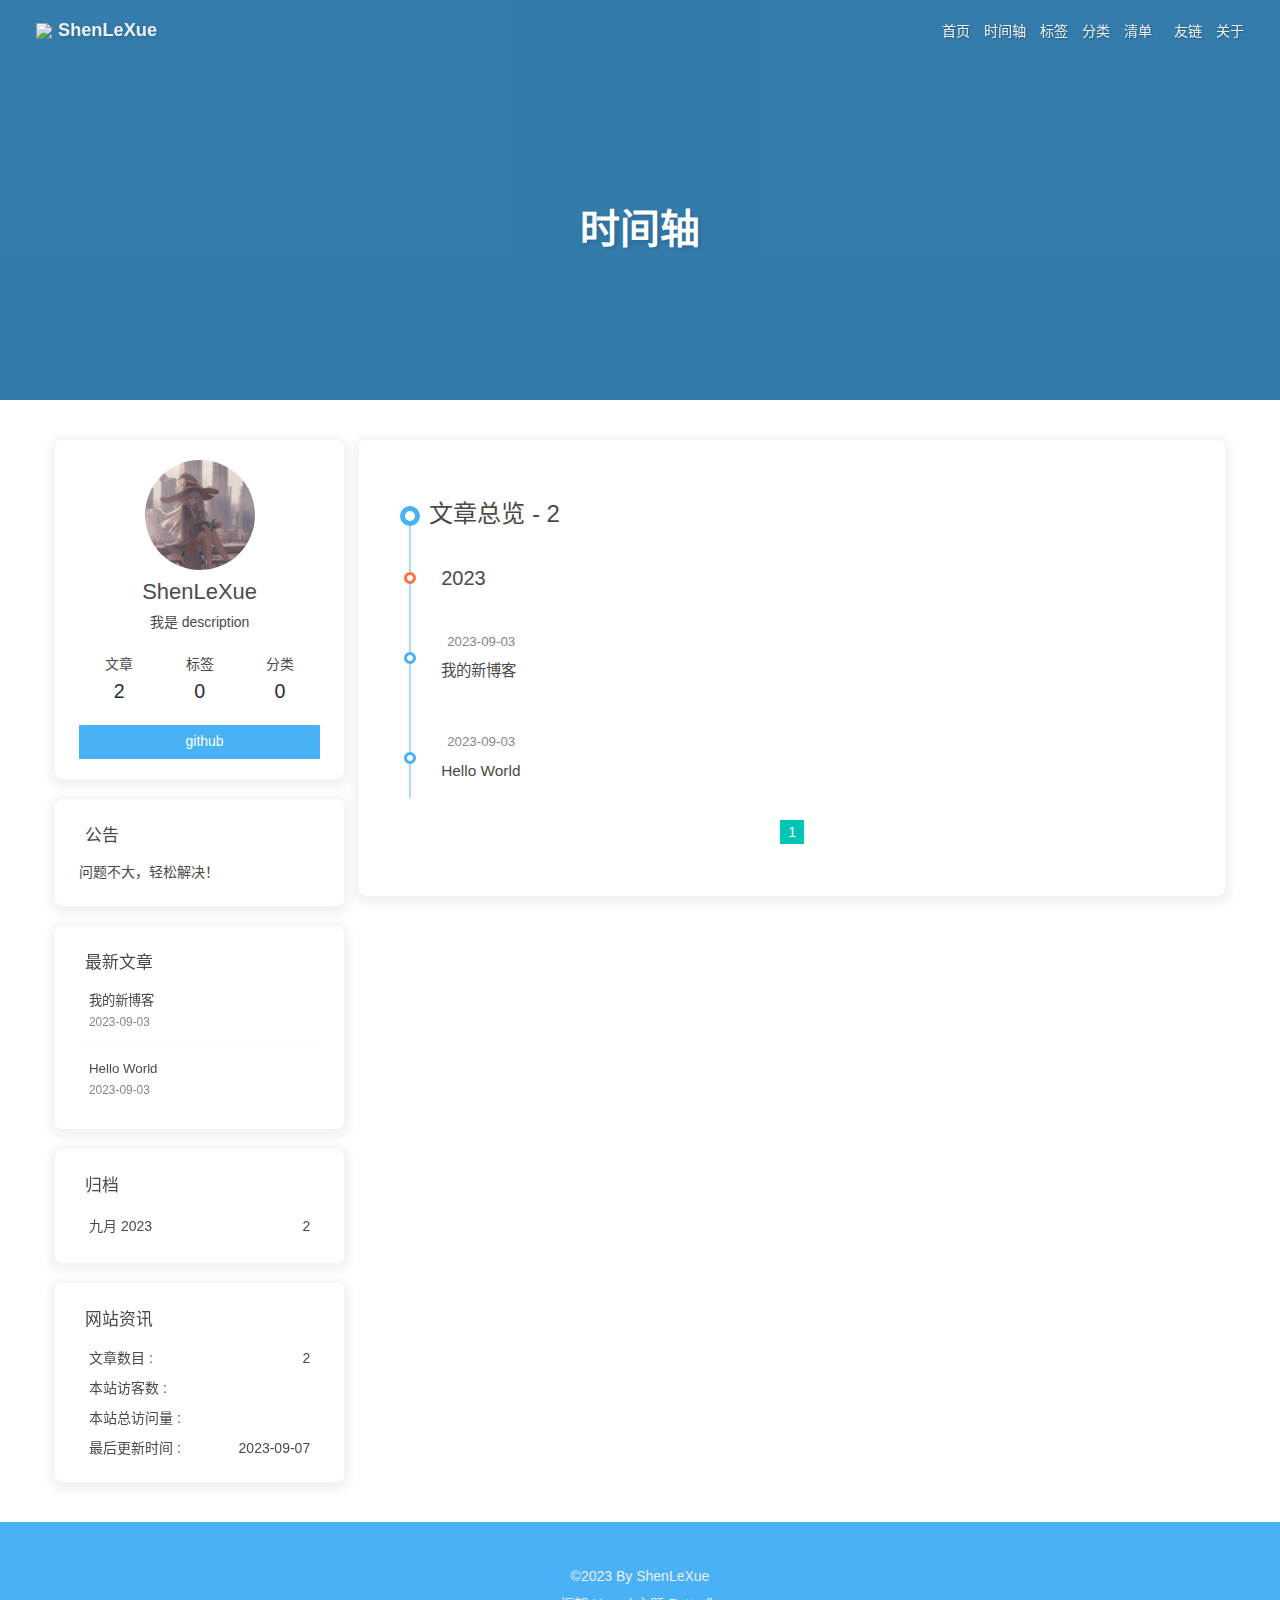
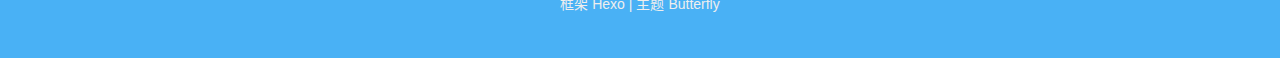
==== commit 3b219956: "Site updated: 2023-09-07 22:40:52" ====
--- a/archives/index.html
+++ b/archives/index.html
@@ -5,11 +5,11 @@
 <meta property="og:site_name" content="ShenLeXue">
 <meta property="og:description" content="我是 description">
 <meta property="og:locale" content="zh_CN">
-<meta property="og:image" content="http://example.com/img/Eleina_Bg.jpg">
+<meta property="og:image" content="http://example.com/img/Eleina_Bg.png">
 <meta property="article:author" content="ShenLeXue">
 <meta property="article:tag" content="dddddNever put off till tomorrow what you can do today|">
 <meta name="twitter:card" content="summary">
-<meta name="twitter:image" content="http://example.com/img/Eleina_Bg.jpg"><link rel="shortcut icon" href="/img/favicon.png"><link rel="canonical" href="http://example.com/archives/index.html"><link rel="preconnect" href="//cdn.jsdelivr.net"/><link rel="preconnect" href="//busuanzi.ibruce.info"/><link rel="stylesheet" href="/css/index.css"><link rel="stylesheet" href="https://cdn.jsdelivr.net/npm/@fortawesome/fontawesome-free/css/all.min.css" media="print" onload="this.media='all'"><link rel="stylesheet" href="https://cdn.jsdelivr.net/npm/@fancyapps/ui/dist/fancybox/fancybox.min.css" media="print" onload="this.media='all'"><script>const GLOBAL_CONFIG = {
+<meta name="twitter:image" content="http://example.com/img/Eleina_Bg.png"><link rel="shortcut icon" href="/img/favicon.png"><link rel="canonical" href="http://example.com/archives/index.html"><link rel="preconnect" href="//cdn.jsdelivr.net"/><link rel="preconnect" href="//busuanzi.ibruce.info"/><link rel="stylesheet" href="/css/index.css"><link rel="stylesheet" href="https://cdn.jsdelivr.net/npm/@fortawesome/fontawesome-free/css/all.min.css" media="print" onload="this.media='all'"><link rel="stylesheet" href="https://cdn.jsdelivr.net/npm/@fancyapps/ui/dist/fancybox/fancybox.min.css" media="print" onload="this.media='all'"><script>const GLOBAL_CONFIG = {
   root: '/',
   algolia: undefined,
   localSearch: undefined,
@@ -56,7 +56,7 @@
   isHome: false,
   isHighlightShrink: false,
   isToc: false,
-  postUpdate: '2023-09-07 22:39:05'
+  postUpdate: '2023-09-07 22:40:46'
 }</script><noscript><style type="text/css">
   #nav {
     opacity: 1
@@ -160,4 +160,4 @@
       }
     }
     detectApple()
-    })(window)</script><meta name="generator" content="Hexo 6.3.0"></head><body><div id="sidebar"><div id="menu-mask"></div><div id="sidebar-menus"><div class="avatar-img is-center"><img src="/img/Eleina_Bg.jpg" onerror="onerror=null;src='/img/friend_404.gif'" alt="avatar"/></div><div class="sidebar-site-data site-data is-center"><a href="/archives/"><div class="headline">文章</div><div class="length-num">2</div></a><a href="/tags/"><div class="headline">标签</div><div class="length-num">0</div></a><a href="/categories/"><div class="headline">分类</div><div class="length-num">0</div></a></div><hr class="custom-hr"/><div class="menus_items"><div class="menus_item"><a class="site-page" href="/"><i class="fa-fw fas fa-home"></i><span> 首页</span></a></div><div class="menus_item"><a class="site-page" href="/archives/"><i class="fa-fw fas fa-archive"></i><span> 时间轴</span></a></div><div class="menus_item"><a class="site-page" href="/tags/"><i class="fa-fw fas fa-tags"></i><span> 标签</span></a></div><div class="menus_item"><a class="site-page" href="/categories/"><i class="fa-fw fas fa-folder-open"></i><span> 分类</span></a></div><div class="menus_item"><a class="site-page group" href="javascript:void(0);"><i class="fa-fw fa fa-heartbeat"></i><span> 清单</span><i class="fas fa-chevron-down"></i></a><ul class="menus_item_child"><li><a class="site-page child" href="/music/"><i class="fa-fw fas fa-music"></i><span> 音乐</span></a></li><li><a class="site-page child" href="/Gallery/"><i class="fa-fw fas fa-images"></i><span> 照片</span></a></li><li><a class="site-page child" href="/movies/"><i class="fa-fw fas fa-video"></i><span> 电影</span></a></li></ul></div><div class="menus_item"><a class="site-page" href="/link/"><i class="fa-fw fas fa-link"></i><span> 友链</span></a></div><div class="menus_item"><a class="site-page" href="/about/"><i class="fa-fw fas fa-heart"></i><span> 关于</span></a></div></div></div></div><div class="page" id="body-wrap"><header class="not-home-page fixed" id="page-header"><nav id="nav"><span id="blog-info"><a href="/" title="ShenLeXue"><img class="site-icon" src="https://c3.kemono.party/data/d4/13/d41319d4e47dcc83d887ed191d0e051ad4cefbd0b8d8a44c5d32545e394c39ef.jpg?f=3a5afae7-949e-4a2a-83d8-14f1161d8f5d.jpg#image"/><span class="site-name">ShenLeXue</span></a></span><div id="menus"><div class="menus_items"><div class="menus_item"><a class="site-page" href="/"><i class="fa-fw fas fa-home"></i><span> 首页</span></a></div><div class="menus_item"><a class="site-page" href="/archives/"><i class="fa-fw fas fa-archive"></i><span> 时间轴</span></a></div><div class="menus_item"><a class="site-page" href="/tags/"><i class="fa-fw fas fa-tags"></i><span> 标签</span></a></div><div class="menus_item"><a class="site-page" href="/categories/"><i class="fa-fw fas fa-folder-open"></i><span> 分类</span></a></div><div class="menus_item"><a class="site-page group" href="javascript:void(0);"><i class="fa-fw fa fa-heartbeat"></i><span> 清单</span><i class="fas fa-chevron-down"></i></a><ul class="menus_item_child"><li><a class="site-page child" href="/music/"><i class="fa-fw fas fa-music"></i><span> 音乐</span></a></li><li><a class="site-page child" href="/Gallery/"><i class="fa-fw fas fa-images"></i><span> 照片</span></a></li><li><a class="site-page child" href="/movies/"><i class="fa-fw fas fa-video"></i><span> 电影</span></a></li></ul></div><div class="menus_item"><a class="site-page" href="/link/"><i class="fa-fw fas fa-link"></i><span> 友链</span></a></div><div class="menus_item"><a class="site-page" href="/about/"><i class="fa-fw fas fa-heart"></i><span> 关于</span></a></div></div><div id="toggle-menu"><a class="site-page" href="javascript:void(0);"><i class="fas fa-bars fa-fw"></i></a></div></div></nav><div id="page-site-info"><h1 id="site-title">时间轴</h1></div></header><main class="layout" id="content-inner"><div id="archive"><div class="article-sort-title">文章总览 - 2</div><div class="article-sort"><div class="article-sort-item year">2023</div><div class="article-sort-item no-article-cover"><div class="article-sort-item-info"><div class="article-sort-item-time"><i class="far fa-calendar-alt"></i><time class="post-meta-date-created" datetime="2023-09-03T13:45:04.000Z" title="发表于 2023-09-03 21:45:04">2023-09-03</time></div><a class="article-sort-item-title" href="/2023/09/03/%E6%88%91%E7%9A%84%E6%96%B0%E5%8D%9A%E5%AE%A2/" title="我的新博客">我的新博客</a></div></div><div class="article-sort-item no-article-cover"><div class="article-sort-item-info"><div class="article-sort-item-time"><i class="far fa-calendar-alt"></i><time class="post-meta-date-created" datetime="2023-09-03T13:43:46.349Z" title="发表于 2023-09-03 21:43:46">2023-09-03</time></div><a class="article-sort-item-title" href="/2023/09/03/hello-world/" title="Hello World">Hello World</a></div></div></div><nav id="pagination"><div class="pagination"><span class="page-number current">1</span></div></nav></div><div class="aside-content" id="aside-content"><div class="card-widget card-info"><div class="is-center"><div class="avatar-img"><img src="/img/Eleina_Bg.jpg" onerror="this.onerror=null;this.src='/img/friend_404.gif'" alt="avatar"/></div><div class="author-info__name">ShenLeXue</div><div class="author-info__description">我是 description</div></div><div class="card-info-data site-data is-center"><a href="/archives/"><div class="headline">文章</div><div class="length-num">2</div></a><a href="/tags/"><div class="headline">标签</div><div class="length-num">0</div></a><a href="/categories/"><div class="headline">分类</div><div class="length-num">0</div></a></div><a id="card-info-btn" target="_blank" rel="noopener" href="https://github.com/shenlexue"><i class="fab fa-github"></i><span>github</span></a></div><div class="card-widget card-announcement"><div class="item-headline"><i class="fas fa-bullhorn fa-shake"></i><span>公告</span></div><div class="announcement_content">问题不大，轻松解决！</div></div><div class="sticky_layout"><div class="card-widget card-recent-post"><div class="item-headline"><i class="fas fa-history"></i><span>最新文章</span></div><div class="aside-list"><div class="aside-list-item no-cover"><div class="content"><a class="title" href="/2023/09/03/%E6%88%91%E7%9A%84%E6%96%B0%E5%8D%9A%E5%AE%A2/" title="我的新博客">我的新博客</a><time datetime="2023-09-03T13:45:04.000Z" title="发表于 2023-09-03 21:45:04">2023-09-03</time></div></div><div class="aside-list-item no-cover"><div class="content"><a class="title" href="/2023/09/03/hello-world/" title="Hello World">Hello World</a><time datetime="2023-09-03T13:43:46.349Z" title="发表于 2023-09-03 21:43:46">2023-09-03</time></div></div></div></div><div class="card-widget card-archives"><div class="item-headline"><i class="fas fa-archive"></i><span>归档</span></div><ul class="card-archive-list"><li class="card-archive-list-item"><a class="card-archive-list-link" href="/archives/2023/09/"><span class="card-archive-list-date">九月 2023</span><span class="card-archive-list-count">2</span></a></li></ul></div><div class="card-widget card-webinfo"><div class="item-headline"><i class="fas fa-chart-line"></i><span>网站资讯</span></div><div class="webinfo"><div class="webinfo-item"><div class="item-name">文章数目 :</div><div class="item-count">2</div></div><div class="webinfo-item"><div class="item-name">本站访客数 :</div><div class="item-count" id="busuanzi_value_site_uv"><i class="fa-solid fa-spinner fa-spin"></i></div></div><div class="webinfo-item"><div class="item-name">本站总访问量 :</div><div class="item-count" id="busuanzi_value_site_pv"><i class="fa-solid fa-spinner fa-spin"></i></div></div><div class="webinfo-item"><div class="item-name">最后更新时间 :</div><div class="item-count" id="last-push-date" data-lastPushDate="2023-09-07T14:39:05.554Z"><i class="fa-solid fa-spinner fa-spin"></i></div></div></div></div></div></div></main><footer id="footer"><div id="footer-wrap"><div class="copyright">&copy;2023 By ShenLeXue</div><div class="framework-info"><span>框架 </span><a target="_blank" rel="noopener" href="https://hexo.io">Hexo</a><span class="footer-separator">|</span><span>主题 </span><a target="_blank" rel="noopener" href="https://github.com/jerryc127/hexo-theme-butterfly">Butterfly</a></div></div></footer></div><div id="rightside"><div id="rightside-config-hide"><button id="darkmode" type="button" title="浅色和深色模式转换"><i class="fas fa-adjust"></i></button><button id="hide-aside-btn" type="button" title="单栏和双栏切换"><i class="fas fa-arrows-alt-h"></i></button></div><div id="rightside-config-show"><button id="rightside_config" type="button" title="设置"><i class="fas fa-cog fa-spin"></i></button><button id="go-up" type="button" title="回到顶部"><span class="scroll-percent"></span><i class="fas fa-arrow-up"></i></button></div></div><div><script src="/js/utils.js"></script><script src="/js/main.js"></script><script src="https://cdn.jsdelivr.net/npm/@fancyapps/ui/dist/fancybox/fancybox.umd.min.js"></script><div class="js-pjax"></div><script defer="defer" id="ribbon" src="https://cdn.jsdelivr.net/npm/butterfly-extsrc/dist/canvas-ribbon.min.js" size="150" alpha="0.6" zIndex="-1" mobile="false" data-click="true"></script><script async data-pjax src="//busuanzi.ibruce.info/busuanzi/2.3/busuanzi.pure.mini.js"></script></div></body></html>+    })(window)</script><meta name="generator" content="Hexo 6.3.0"></head><body><div id="sidebar"><div id="menu-mask"></div><div id="sidebar-menus"><div class="avatar-img is-center"><img src="/img/Eleina_Bg.png" onerror="onerror=null;src='/img/friend_404.gif'" alt="avatar"/></div><div class="sidebar-site-data site-data is-center"><a href="/archives/"><div class="headline">文章</div><div class="length-num">2</div></a><a href="/tags/"><div class="headline">标签</div><div class="length-num">0</div></a><a href="/categories/"><div class="headline">分类</div><div class="length-num">0</div></a></div><hr class="custom-hr"/><div class="menus_items"><div class="menus_item"><a class="site-page" href="/"><i class="fa-fw fas fa-home"></i><span> 首页</span></a></div><div class="menus_item"><a class="site-page" href="/archives/"><i class="fa-fw fas fa-archive"></i><span> 时间轴</span></a></div><div class="menus_item"><a class="site-page" href="/tags/"><i class="fa-fw fas fa-tags"></i><span> 标签</span></a></div><div class="menus_item"><a class="site-page" href="/categories/"><i class="fa-fw fas fa-folder-open"></i><span> 分类</span></a></div><div class="menus_item"><a class="site-page group" href="javascript:void(0);"><i class="fa-fw fa fa-heartbeat"></i><span> 清单</span><i class="fas fa-chevron-down"></i></a><ul class="menus_item_child"><li><a class="site-page child" href="/music/"><i class="fa-fw fas fa-music"></i><span> 音乐</span></a></li><li><a class="site-page child" href="/Gallery/"><i class="fa-fw fas fa-images"></i><span> 照片</span></a></li><li><a class="site-page child" href="/movies/"><i class="fa-fw fas fa-video"></i><span> 电影</span></a></li></ul></div><div class="menus_item"><a class="site-page" href="/link/"><i class="fa-fw fas fa-link"></i><span> 友链</span></a></div><div class="menus_item"><a class="site-page" href="/about/"><i class="fa-fw fas fa-heart"></i><span> 关于</span></a></div></div></div></div><div class="page" id="body-wrap"><header class="not-home-page fixed" id="page-header"><nav id="nav"><span id="blog-info"><a href="/" title="ShenLeXue"><img class="site-icon" src="https://c3.kemono.party/data/d4/13/d41319d4e47dcc83d887ed191d0e051ad4cefbd0b8d8a44c5d32545e394c39ef.jpg?f=3a5afae7-949e-4a2a-83d8-14f1161d8f5d.jpg#image"/><span class="site-name">ShenLeXue</span></a></span><div id="menus"><div class="menus_items"><div class="menus_item"><a class="site-page" href="/"><i class="fa-fw fas fa-home"></i><span> 首页</span></a></div><div class="menus_item"><a class="site-page" href="/archives/"><i class="fa-fw fas fa-archive"></i><span> 时间轴</span></a></div><div class="menus_item"><a class="site-page" href="/tags/"><i class="fa-fw fas fa-tags"></i><span> 标签</span></a></div><div class="menus_item"><a class="site-page" href="/categories/"><i class="fa-fw fas fa-folder-open"></i><span> 分类</span></a></div><div class="menus_item"><a class="site-page group" href="javascript:void(0);"><i class="fa-fw fa fa-heartbeat"></i><span> 清单</span><i class="fas fa-chevron-down"></i></a><ul class="menus_item_child"><li><a class="site-page child" href="/music/"><i class="fa-fw fas fa-music"></i><span> 音乐</span></a></li><li><a class="site-page child" href="/Gallery/"><i class="fa-fw fas fa-images"></i><span> 照片</span></a></li><li><a class="site-page child" href="/movies/"><i class="fa-fw fas fa-video"></i><span> 电影</span></a></li></ul></div><div class="menus_item"><a class="site-page" href="/link/"><i class="fa-fw fas fa-link"></i><span> 友链</span></a></div><div class="menus_item"><a class="site-page" href="/about/"><i class="fa-fw fas fa-heart"></i><span> 关于</span></a></div></div><div id="toggle-menu"><a class="site-page" href="javascript:void(0);"><i class="fas fa-bars fa-fw"></i></a></div></div></nav><div id="page-site-info"><h1 id="site-title">时间轴</h1></div></header><main class="layout" id="content-inner"><div id="archive"><div class="article-sort-title">文章总览 - 2</div><div class="article-sort"><div class="article-sort-item year">2023</div><div class="article-sort-item no-article-cover"><div class="article-sort-item-info"><div class="article-sort-item-time"><i class="far fa-calendar-alt"></i><time class="post-meta-date-created" datetime="2023-09-03T13:45:04.000Z" title="发表于 2023-09-03 21:45:04">2023-09-03</time></div><a class="article-sort-item-title" href="/2023/09/03/%E6%88%91%E7%9A%84%E6%96%B0%E5%8D%9A%E5%AE%A2/" title="我的新博客">我的新博客</a></div></div><div class="article-sort-item no-article-cover"><div class="article-sort-item-info"><div class="article-sort-item-time"><i class="far fa-calendar-alt"></i><time class="post-meta-date-created" datetime="2023-09-03T13:43:46.349Z" title="发表于 2023-09-03 21:43:46">2023-09-03</time></div><a class="article-sort-item-title" href="/2023/09/03/hello-world/" title="Hello World">Hello World</a></div></div></div><nav id="pagination"><div class="pagination"><span class="page-number current">1</span></div></nav></div><div class="aside-content" id="aside-content"><div class="card-widget card-info"><div class="is-center"><div class="avatar-img"><img src="/img/Eleina_Bg.png" onerror="this.onerror=null;this.src='/img/friend_404.gif'" alt="avatar"/></div><div class="author-info__name">ShenLeXue</div><div class="author-info__description">我是 description</div></div><div class="card-info-data site-data is-center"><a href="/archives/"><div class="headline">文章</div><div class="length-num">2</div></a><a href="/tags/"><div class="headline">标签</div><div class="length-num">0</div></a><a href="/categories/"><div class="headline">分类</div><div class="length-num">0</div></a></div><a id="card-info-btn" target="_blank" rel="noopener" href="https://github.com/shenlexue"><i class="fab fa-github"></i><span>github</span></a></div><div class="card-widget card-announcement"><div class="item-headline"><i class="fas fa-bullhorn fa-shake"></i><span>公告</span></div><div class="announcement_content">问题不大，轻松解决！</div></div><div class="sticky_layout"><div class="card-widget card-recent-post"><div class="item-headline"><i class="fas fa-history"></i><span>最新文章</span></div><div class="aside-list"><div class="aside-list-item no-cover"><div class="content"><a class="title" href="/2023/09/03/%E6%88%91%E7%9A%84%E6%96%B0%E5%8D%9A%E5%AE%A2/" title="我的新博客">我的新博客</a><time datetime="2023-09-03T13:45:04.000Z" title="发表于 2023-09-03 21:45:04">2023-09-03</time></div></div><div class="aside-list-item no-cover"><div class="content"><a class="title" href="/2023/09/03/hello-world/" title="Hello World">Hello World</a><time datetime="2023-09-03T13:43:46.349Z" title="发表于 2023-09-03 21:43:46">2023-09-03</time></div></div></div></div><div class="card-widget card-archives"><div class="item-headline"><i class="fas fa-archive"></i><span>归档</span></div><ul class="card-archive-list"><li class="card-archive-list-item"><a class="card-archive-list-link" href="/archives/2023/09/"><span class="card-archive-list-date">九月 2023</span><span class="card-archive-list-count">2</span></a></li></ul></div><div class="card-widget card-webinfo"><div class="item-headline"><i class="fas fa-chart-line"></i><span>网站资讯</span></div><div class="webinfo"><div class="webinfo-item"><div class="item-name">文章数目 :</div><div class="item-count">2</div></div><div class="webinfo-item"><div class="item-name">本站访客数 :</div><div class="item-count" id="busuanzi_value_site_uv"><i class="fa-solid fa-spinner fa-spin"></i></div></div><div class="webinfo-item"><div class="item-name">本站总访问量 :</div><div class="item-count" id="busuanzi_value_site_pv"><i class="fa-solid fa-spinner fa-spin"></i></div></div><div class="webinfo-item"><div class="item-name">最后更新时间 :</div><div class="item-count" id="last-push-date" data-lastPushDate="2023-09-07T14:40:46.994Z"><i class="fa-solid fa-spinner fa-spin"></i></div></div></div></div></div></div></main><footer id="footer"><div id="footer-wrap"><div class="copyright">&copy;2023 By ShenLeXue</div><div class="framework-info"><span>框架 </span><a target="_blank" rel="noopener" href="https://hexo.io">Hexo</a><span class="footer-separator">|</span><span>主题 </span><a target="_blank" rel="noopener" href="https://github.com/jerryc127/hexo-theme-butterfly">Butterfly</a></div></div></footer></div><div id="rightside"><div id="rightside-config-hide"><button id="darkmode" type="button" title="浅色和深色模式转换"><i class="fas fa-adjust"></i></button><button id="hide-aside-btn" type="button" title="单栏和双栏切换"><i class="fas fa-arrows-alt-h"></i></button></div><div id="rightside-config-show"><button id="rightside_config" type="button" title="设置"><i class="fas fa-cog fa-spin"></i></button><button id="go-up" type="button" title="回到顶部"><span class="scroll-percent"></span><i class="fas fa-arrow-up"></i></button></div></div><div><script src="/js/utils.js"></script><script src="/js/main.js"></script><script src="https://cdn.jsdelivr.net/npm/@fancyapps/ui/dist/fancybox/fancybox.umd.min.js"></script><div class="js-pjax"></div><script defer="defer" id="ribbon" src="https://cdn.jsdelivr.net/npm/butterfly-extsrc/dist/canvas-ribbon.min.js" size="150" alpha="0.6" zIndex="-1" mobile="false" data-click="true"></script><script async data-pjax src="//busuanzi.ibruce.info/busuanzi/2.3/busuanzi.pure.mini.js"></script></div></body></html>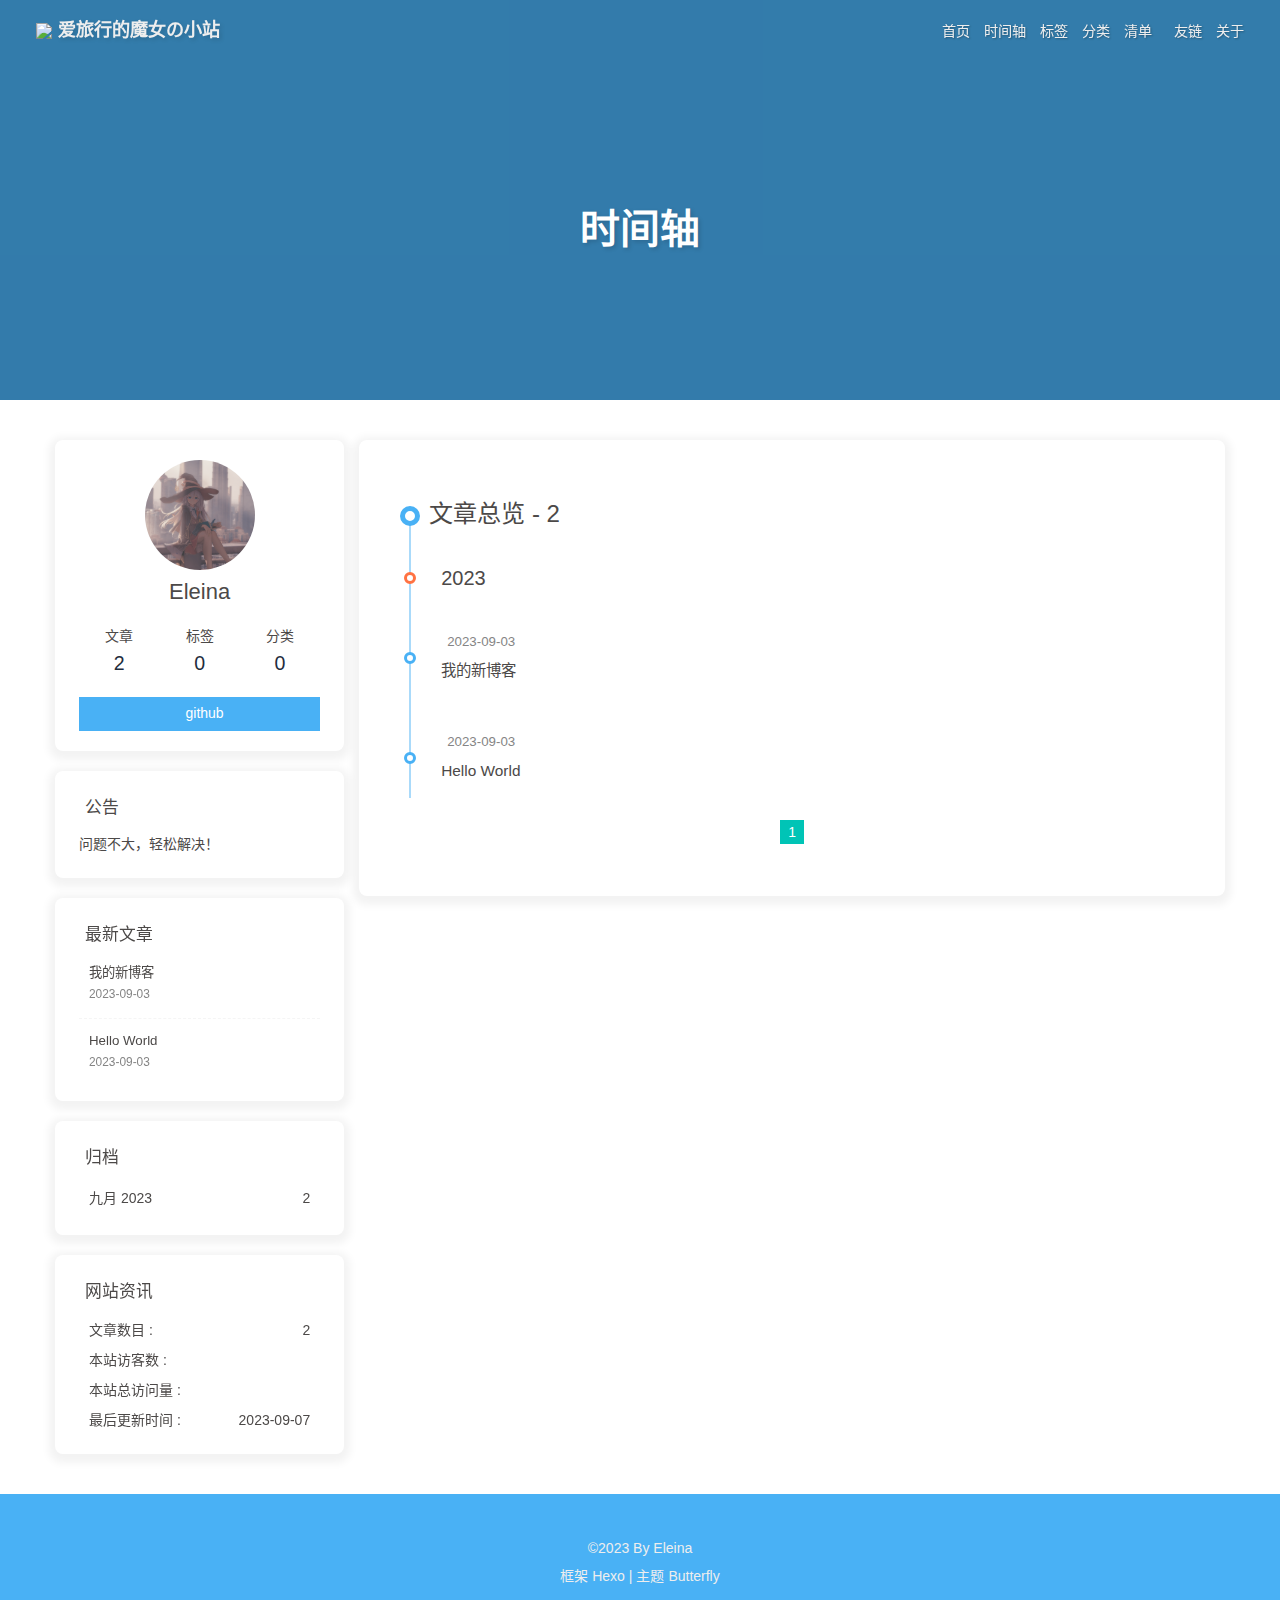
==== commit bdb4fbc7: "Site updated: 2023-09-07 22:42:43" ====
--- a/archives/index.html
+++ b/archives/index.html
@@ -1,13 +1,10 @@
-<!DOCTYPE html><html lang="zh-CN" data-theme="light"><head><meta charset="UTF-8"><meta http-equiv="X-UA-Compatible" content="IE=edge"><meta name="viewport" content="width=device-width, initial-scale=1.0,viewport-fit=cover"><title>时间轴 | ShenLeXue</title><meta name="author" content="ShenLeXue"><meta name="copyright" content="ShenLeXue"><meta name="format-detection" content="telephone=no"><meta name="theme-color" content="#ffffff"><meta name="description" content="我是 description">
-<meta property="og:type" content="website">
+<!DOCTYPE html><html lang="zh-CN" data-theme="light"><head><meta charset="UTF-8"><meta http-equiv="X-UA-Compatible" content="IE=edge"><meta name="viewport" content="width=device-width, initial-scale=1.0,viewport-fit=cover"><title>时间轴 | 爱旅行的魔女の小站</title><meta name="author" content="Eleina"><meta name="copyright" content="Eleina"><meta name="format-detection" content="telephone=no"><meta name="theme-color" content="#ffffff"><meta property="og:type" content="website">
 <meta property="og:title" content="时间轴">
 <meta property="og:url" content="http://example.com/archives/index.html">
-<meta property="og:site_name" content="ShenLeXue">
-<meta property="og:description" content="我是 description">
+<meta property="og:site_name" content="爱旅行的魔女の小站">
 <meta property="og:locale" content="zh_CN">
 <meta property="og:image" content="http://example.com/img/Eleina_Bg.png">
-<meta property="article:author" content="ShenLeXue">
-<meta property="article:tag" content="dddddNever put off till tomorrow what you can do today|">
+<meta property="article:author" content="Eleina">
 <meta name="twitter:card" content="summary">
 <meta name="twitter:image" content="http://example.com/img/Eleina_Bg.png"><link rel="shortcut icon" href="/img/favicon.png"><link rel="canonical" href="http://example.com/archives/index.html"><link rel="preconnect" href="//cdn.jsdelivr.net"/><link rel="preconnect" href="//busuanzi.ibruce.info"/><link rel="stylesheet" href="/css/index.css"><link rel="stylesheet" href="https://cdn.jsdelivr.net/npm/@fortawesome/fontawesome-free/css/all.min.css" media="print" onload="this.media='all'"><link rel="stylesheet" href="https://cdn.jsdelivr.net/npm/@fancyapps/ui/dist/fancybox/fancybox.min.css" media="print" onload="this.media='all'"><script>const GLOBAL_CONFIG = {
   root: '/',
@@ -56,7 +53,7 @@
   isHome: false,
   isHighlightShrink: false,
   isToc: false,
-  postUpdate: '2023-09-07 22:40:46'
+  postUpdate: '2023-09-07 22:42:39'
 }</script><noscript><style type="text/css">
   #nav {
     opacity: 1
@@ -160,4 +157,4 @@
       }
     }
     detectApple()
-    })(window)</script><meta name="generator" content="Hexo 6.3.0"></head><body><div id="sidebar"><div id="menu-mask"></div><div id="sidebar-menus"><div class="avatar-img is-center"><img src="/img/Eleina_Bg.png" onerror="onerror=null;src='/img/friend_404.gif'" alt="avatar"/></div><div class="sidebar-site-data site-data is-center"><a href="/archives/"><div class="headline">文章</div><div class="length-num">2</div></a><a href="/tags/"><div class="headline">标签</div><div class="length-num">0</div></a><a href="/categories/"><div class="headline">分类</div><div class="length-num">0</div></a></div><hr class="custom-hr"/><div class="menus_items"><div class="menus_item"><a class="site-page" href="/"><i class="fa-fw fas fa-home"></i><span> 首页</span></a></div><div class="menus_item"><a class="site-page" href="/archives/"><i class="fa-fw fas fa-archive"></i><span> 时间轴</span></a></div><div class="menus_item"><a class="site-page" href="/tags/"><i class="fa-fw fas fa-tags"></i><span> 标签</span></a></div><div class="menus_item"><a class="site-page" href="/categories/"><i class="fa-fw fas fa-folder-open"></i><span> 分类</span></a></div><div class="menus_item"><a class="site-page group" href="javascript:void(0);"><i class="fa-fw fa fa-heartbeat"></i><span> 清单</span><i class="fas fa-chevron-down"></i></a><ul class="menus_item_child"><li><a class="site-page child" href="/music/"><i class="fa-fw fas fa-music"></i><span> 音乐</span></a></li><li><a class="site-page child" href="/Gallery/"><i class="fa-fw fas fa-images"></i><span> 照片</span></a></li><li><a class="site-page child" href="/movies/"><i class="fa-fw fas fa-video"></i><span> 电影</span></a></li></ul></div><div class="menus_item"><a class="site-page" href="/link/"><i class="fa-fw fas fa-link"></i><span> 友链</span></a></div><div class="menus_item"><a class="site-page" href="/about/"><i class="fa-fw fas fa-heart"></i><span> 关于</span></a></div></div></div></div><div class="page" id="body-wrap"><header class="not-home-page fixed" id="page-header"><nav id="nav"><span id="blog-info"><a href="/" title="ShenLeXue"><img class="site-icon" src="https://c3.kemono.party/data/d4/13/d41319d4e47dcc83d887ed191d0e051ad4cefbd0b8d8a44c5d32545e394c39ef.jpg?f=3a5afae7-949e-4a2a-83d8-14f1161d8f5d.jpg#image"/><span class="site-name">ShenLeXue</span></a></span><div id="menus"><div class="menus_items"><div class="menus_item"><a class="site-page" href="/"><i class="fa-fw fas fa-home"></i><span> 首页</span></a></div><div class="menus_item"><a class="site-page" href="/archives/"><i class="fa-fw fas fa-archive"></i><span> 时间轴</span></a></div><div class="menus_item"><a class="site-page" href="/tags/"><i class="fa-fw fas fa-tags"></i><span> 标签</span></a></div><div class="menus_item"><a class="site-page" href="/categories/"><i class="fa-fw fas fa-folder-open"></i><span> 分类</span></a></div><div class="menus_item"><a class="site-page group" href="javascript:void(0);"><i class="fa-fw fa fa-heartbeat"></i><span> 清单</span><i class="fas fa-chevron-down"></i></a><ul class="menus_item_child"><li><a class="site-page child" href="/music/"><i class="fa-fw fas fa-music"></i><span> 音乐</span></a></li><li><a class="site-page child" href="/Gallery/"><i class="fa-fw fas fa-images"></i><span> 照片</span></a></li><li><a class="site-page child" href="/movies/"><i class="fa-fw fas fa-video"></i><span> 电影</span></a></li></ul></div><div class="menus_item"><a class="site-page" href="/link/"><i class="fa-fw fas fa-link"></i><span> 友链</span></a></div><div class="menus_item"><a class="site-page" href="/about/"><i class="fa-fw fas fa-heart"></i><span> 关于</span></a></div></div><div id="toggle-menu"><a class="site-page" href="javascript:void(0);"><i class="fas fa-bars fa-fw"></i></a></div></div></nav><div id="page-site-info"><h1 id="site-title">时间轴</h1></div></header><main class="layout" id="content-inner"><div id="archive"><div class="article-sort-title">文章总览 - 2</div><div class="article-sort"><div class="article-sort-item year">2023</div><div class="article-sort-item no-article-cover"><div class="article-sort-item-info"><div class="article-sort-item-time"><i class="far fa-calendar-alt"></i><time class="post-meta-date-created" datetime="2023-09-03T13:45:04.000Z" title="发表于 2023-09-03 21:45:04">2023-09-03</time></div><a class="article-sort-item-title" href="/2023/09/03/%E6%88%91%E7%9A%84%E6%96%B0%E5%8D%9A%E5%AE%A2/" title="我的新博客">我的新博客</a></div></div><div class="article-sort-item no-article-cover"><div class="article-sort-item-info"><div class="article-sort-item-time"><i class="far fa-calendar-alt"></i><time class="post-meta-date-created" datetime="2023-09-03T13:43:46.349Z" title="发表于 2023-09-03 21:43:46">2023-09-03</time></div><a class="article-sort-item-title" href="/2023/09/03/hello-world/" title="Hello World">Hello World</a></div></div></div><nav id="pagination"><div class="pagination"><span class="page-number current">1</span></div></nav></div><div class="aside-content" id="aside-content"><div class="card-widget card-info"><div class="is-center"><div class="avatar-img"><img src="/img/Eleina_Bg.png" onerror="this.onerror=null;this.src='/img/friend_404.gif'" alt="avatar"/></div><div class="author-info__name">ShenLeXue</div><div class="author-info__description">我是 description</div></div><div class="card-info-data site-data is-center"><a href="/archives/"><div class="headline">文章</div><div class="length-num">2</div></a><a href="/tags/"><div class="headline">标签</div><div class="length-num">0</div></a><a href="/categories/"><div class="headline">分类</div><div class="length-num">0</div></a></div><a id="card-info-btn" target="_blank" rel="noopener" href="https://github.com/shenlexue"><i class="fab fa-github"></i><span>github</span></a></div><div class="card-widget card-announcement"><div class="item-headline"><i class="fas fa-bullhorn fa-shake"></i><span>公告</span></div><div class="announcement_content">问题不大，轻松解决！</div></div><div class="sticky_layout"><div class="card-widget card-recent-post"><div class="item-headline"><i class="fas fa-history"></i><span>最新文章</span></div><div class="aside-list"><div class="aside-list-item no-cover"><div class="content"><a class="title" href="/2023/09/03/%E6%88%91%E7%9A%84%E6%96%B0%E5%8D%9A%E5%AE%A2/" title="我的新博客">我的新博客</a><time datetime="2023-09-03T13:45:04.000Z" title="发表于 2023-09-03 21:45:04">2023-09-03</time></div></div><div class="aside-list-item no-cover"><div class="content"><a class="title" href="/2023/09/03/hello-world/" title="Hello World">Hello World</a><time datetime="2023-09-03T13:43:46.349Z" title="发表于 2023-09-03 21:43:46">2023-09-03</time></div></div></div></div><div class="card-widget card-archives"><div class="item-headline"><i class="fas fa-archive"></i><span>归档</span></div><ul class="card-archive-list"><li class="card-archive-list-item"><a class="card-archive-list-link" href="/archives/2023/09/"><span class="card-archive-list-date">九月 2023</span><span class="card-archive-list-count">2</span></a></li></ul></div><div class="card-widget card-webinfo"><div class="item-headline"><i class="fas fa-chart-line"></i><span>网站资讯</span></div><div class="webinfo"><div class="webinfo-item"><div class="item-name">文章数目 :</div><div class="item-count">2</div></div><div class="webinfo-item"><div class="item-name">本站访客数 :</div><div class="item-count" id="busuanzi_value_site_uv"><i class="fa-solid fa-spinner fa-spin"></i></div></div><div class="webinfo-item"><div class="item-name">本站总访问量 :</div><div class="item-count" id="busuanzi_value_site_pv"><i class="fa-solid fa-spinner fa-spin"></i></div></div><div class="webinfo-item"><div class="item-name">最后更新时间 :</div><div class="item-count" id="last-push-date" data-lastPushDate="2023-09-07T14:40:46.994Z"><i class="fa-solid fa-spinner fa-spin"></i></div></div></div></div></div></div></main><footer id="footer"><div id="footer-wrap"><div class="copyright">&copy;2023 By ShenLeXue</div><div class="framework-info"><span>框架 </span><a target="_blank" rel="noopener" href="https://hexo.io">Hexo</a><span class="footer-separator">|</span><span>主题 </span><a target="_blank" rel="noopener" href="https://github.com/jerryc127/hexo-theme-butterfly">Butterfly</a></div></div></footer></div><div id="rightside"><div id="rightside-config-hide"><button id="darkmode" type="button" title="浅色和深色模式转换"><i class="fas fa-adjust"></i></button><button id="hide-aside-btn" type="button" title="单栏和双栏切换"><i class="fas fa-arrows-alt-h"></i></button></div><div id="rightside-config-show"><button id="rightside_config" type="button" title="设置"><i class="fas fa-cog fa-spin"></i></button><button id="go-up" type="button" title="回到顶部"><span class="scroll-percent"></span><i class="fas fa-arrow-up"></i></button></div></div><div><script src="/js/utils.js"></script><script src="/js/main.js"></script><script src="https://cdn.jsdelivr.net/npm/@fancyapps/ui/dist/fancybox/fancybox.umd.min.js"></script><div class="js-pjax"></div><script defer="defer" id="ribbon" src="https://cdn.jsdelivr.net/npm/butterfly-extsrc/dist/canvas-ribbon.min.js" size="150" alpha="0.6" zIndex="-1" mobile="false" data-click="true"></script><script async data-pjax src="//busuanzi.ibruce.info/busuanzi/2.3/busuanzi.pure.mini.js"></script></div></body></html>+    })(window)</script><meta name="generator" content="Hexo 6.3.0"></head><body><div id="sidebar"><div id="menu-mask"></div><div id="sidebar-menus"><div class="avatar-img is-center"><img src="/img/Eleina_Bg.png" onerror="onerror=null;src='/img/friend_404.gif'" alt="avatar"/></div><div class="sidebar-site-data site-data is-center"><a href="/archives/"><div class="headline">文章</div><div class="length-num">2</div></a><a href="/tags/"><div class="headline">标签</div><div class="length-num">0</div></a><a href="/categories/"><div class="headline">分类</div><div class="length-num">0</div></a></div><hr class="custom-hr"/><div class="menus_items"><div class="menus_item"><a class="site-page" href="/"><i class="fa-fw fas fa-home"></i><span> 首页</span></a></div><div class="menus_item"><a class="site-page" href="/archives/"><i class="fa-fw fas fa-archive"></i><span> 时间轴</span></a></div><div class="menus_item"><a class="site-page" href="/tags/"><i class="fa-fw fas fa-tags"></i><span> 标签</span></a></div><div class="menus_item"><a class="site-page" href="/categories/"><i class="fa-fw fas fa-folder-open"></i><span> 分类</span></a></div><div class="menus_item"><a class="site-page group" href="javascript:void(0);"><i class="fa-fw fa fa-heartbeat"></i><span> 清单</span><i class="fas fa-chevron-down"></i></a><ul class="menus_item_child"><li><a class="site-page child" href="/music/"><i class="fa-fw fas fa-music"></i><span> 音乐</span></a></li><li><a class="site-page child" href="/Gallery/"><i class="fa-fw fas fa-images"></i><span> 照片</span></a></li><li><a class="site-page child" href="/movies/"><i class="fa-fw fas fa-video"></i><span> 电影</span></a></li></ul></div><div class="menus_item"><a class="site-page" href="/link/"><i class="fa-fw fas fa-link"></i><span> 友链</span></a></div><div class="menus_item"><a class="site-page" href="/about/"><i class="fa-fw fas fa-heart"></i><span> 关于</span></a></div></div></div></div><div class="page" id="body-wrap"><header class="not-home-page fixed" id="page-header"><nav id="nav"><span id="blog-info"><a href="/" title="爱旅行的魔女の小站"><img class="site-icon" src="https://c3.kemono.party/data/d4/13/d41319d4e47dcc83d887ed191d0e051ad4cefbd0b8d8a44c5d32545e394c39ef.jpg?f=3a5afae7-949e-4a2a-83d8-14f1161d8f5d.jpg#image"/><span class="site-name">爱旅行的魔女の小站</span></a></span><div id="menus"><div class="menus_items"><div class="menus_item"><a class="site-page" href="/"><i class="fa-fw fas fa-home"></i><span> 首页</span></a></div><div class="menus_item"><a class="site-page" href="/archives/"><i class="fa-fw fas fa-archive"></i><span> 时间轴</span></a></div><div class="menus_item"><a class="site-page" href="/tags/"><i class="fa-fw fas fa-tags"></i><span> 标签</span></a></div><div class="menus_item"><a class="site-page" href="/categories/"><i class="fa-fw fas fa-folder-open"></i><span> 分类</span></a></div><div class="menus_item"><a class="site-page group" href="javascript:void(0);"><i class="fa-fw fa fa-heartbeat"></i><span> 清单</span><i class="fas fa-chevron-down"></i></a><ul class="menus_item_child"><li><a class="site-page child" href="/music/"><i class="fa-fw fas fa-music"></i><span> 音乐</span></a></li><li><a class="site-page child" href="/Gallery/"><i class="fa-fw fas fa-images"></i><span> 照片</span></a></li><li><a class="site-page child" href="/movies/"><i class="fa-fw fas fa-video"></i><span> 电影</span></a></li></ul></div><div class="menus_item"><a class="site-page" href="/link/"><i class="fa-fw fas fa-link"></i><span> 友链</span></a></div><div class="menus_item"><a class="site-page" href="/about/"><i class="fa-fw fas fa-heart"></i><span> 关于</span></a></div></div><div id="toggle-menu"><a class="site-page" href="javascript:void(0);"><i class="fas fa-bars fa-fw"></i></a></div></div></nav><div id="page-site-info"><h1 id="site-title">时间轴</h1></div></header><main class="layout" id="content-inner"><div id="archive"><div class="article-sort-title">文章总览 - 2</div><div class="article-sort"><div class="article-sort-item year">2023</div><div class="article-sort-item no-article-cover"><div class="article-sort-item-info"><div class="article-sort-item-time"><i class="far fa-calendar-alt"></i><time class="post-meta-date-created" datetime="2023-09-03T13:45:04.000Z" title="发表于 2023-09-03 21:45:04">2023-09-03</time></div><a class="article-sort-item-title" href="/2023/09/03/%E6%88%91%E7%9A%84%E6%96%B0%E5%8D%9A%E5%AE%A2/" title="我的新博客">我的新博客</a></div></div><div class="article-sort-item no-article-cover"><div class="article-sort-item-info"><div class="article-sort-item-time"><i class="far fa-calendar-alt"></i><time class="post-meta-date-created" datetime="2023-09-03T13:43:46.349Z" title="发表于 2023-09-03 21:43:46">2023-09-03</time></div><a class="article-sort-item-title" href="/2023/09/03/hello-world/" title="Hello World">Hello World</a></div></div></div><nav id="pagination"><div class="pagination"><span class="page-number current">1</span></div></nav></div><div class="aside-content" id="aside-content"><div class="card-widget card-info"><div class="is-center"><div class="avatar-img"><img src="/img/Eleina_Bg.png" onerror="this.onerror=null;this.src='/img/friend_404.gif'" alt="avatar"/></div><div class="author-info__name">Eleina</div><div class="author-info__description"></div></div><div class="card-info-data site-data is-center"><a href="/archives/"><div class="headline">文章</div><div class="length-num">2</div></a><a href="/tags/"><div class="headline">标签</div><div class="length-num">0</div></a><a href="/categories/"><div class="headline">分类</div><div class="length-num">0</div></a></div><a id="card-info-btn" target="_blank" rel="noopener" href="https://github.com/shenlexue"><i class="fab fa-github"></i><span>github</span></a></div><div class="card-widget card-announcement"><div class="item-headline"><i class="fas fa-bullhorn fa-shake"></i><span>公告</span></div><div class="announcement_content">问题不大，轻松解决！</div></div><div class="sticky_layout"><div class="card-widget card-recent-post"><div class="item-headline"><i class="fas fa-history"></i><span>最新文章</span></div><div class="aside-list"><div class="aside-list-item no-cover"><div class="content"><a class="title" href="/2023/09/03/%E6%88%91%E7%9A%84%E6%96%B0%E5%8D%9A%E5%AE%A2/" title="我的新博客">我的新博客</a><time datetime="2023-09-03T13:45:04.000Z" title="发表于 2023-09-03 21:45:04">2023-09-03</time></div></div><div class="aside-list-item no-cover"><div class="content"><a class="title" href="/2023/09/03/hello-world/" title="Hello World">Hello World</a><time datetime="2023-09-03T13:43:46.349Z" title="发表于 2023-09-03 21:43:46">2023-09-03</time></div></div></div></div><div class="card-widget card-archives"><div class="item-headline"><i class="fas fa-archive"></i><span>归档</span></div><ul class="card-archive-list"><li class="card-archive-list-item"><a class="card-archive-list-link" href="/archives/2023/09/"><span class="card-archive-list-date">九月 2023</span><span class="card-archive-list-count">2</span></a></li></ul></div><div class="card-widget card-webinfo"><div class="item-headline"><i class="fas fa-chart-line"></i><span>网站资讯</span></div><div class="webinfo"><div class="webinfo-item"><div class="item-name">文章数目 :</div><div class="item-count">2</div></div><div class="webinfo-item"><div class="item-name">本站访客数 :</div><div class="item-count" id="busuanzi_value_site_uv"><i class="fa-solid fa-spinner fa-spin"></i></div></div><div class="webinfo-item"><div class="item-name">本站总访问量 :</div><div class="item-count" id="busuanzi_value_site_pv"><i class="fa-solid fa-spinner fa-spin"></i></div></div><div class="webinfo-item"><div class="item-name">最后更新时间 :</div><div class="item-count" id="last-push-date" data-lastPushDate="2023-09-07T14:42:39.541Z"><i class="fa-solid fa-spinner fa-spin"></i></div></div></div></div></div></div></main><footer id="footer"><div id="footer-wrap"><div class="copyright">&copy;2023 By Eleina</div><div class="framework-info"><span>框架 </span><a target="_blank" rel="noopener" href="https://hexo.io">Hexo</a><span class="footer-separator">|</span><span>主题 </span><a target="_blank" rel="noopener" href="https://github.com/jerryc127/hexo-theme-butterfly">Butterfly</a></div></div></footer></div><div id="rightside"><div id="rightside-config-hide"><button id="darkmode" type="button" title="浅色和深色模式转换"><i class="fas fa-adjust"></i></button><button id="hide-aside-btn" type="button" title="单栏和双栏切换"><i class="fas fa-arrows-alt-h"></i></button></div><div id="rightside-config-show"><button id="rightside_config" type="button" title="设置"><i class="fas fa-cog fa-spin"></i></button><button id="go-up" type="button" title="回到顶部"><span class="scroll-percent"></span><i class="fas fa-arrow-up"></i></button></div></div><div><script src="/js/utils.js"></script><script src="/js/main.js"></script><script src="https://cdn.jsdelivr.net/npm/@fancyapps/ui/dist/fancybox/fancybox.umd.min.js"></script><div class="js-pjax"></div><script defer="defer" id="ribbon" src="https://cdn.jsdelivr.net/npm/butterfly-extsrc/dist/canvas-ribbon.min.js" size="150" alpha="0.6" zIndex="-1" mobile="false" data-click="true"></script><script async data-pjax src="//busuanzi.ibruce.info/busuanzi/2.3/busuanzi.pure.mini.js"></script></div></body></html>